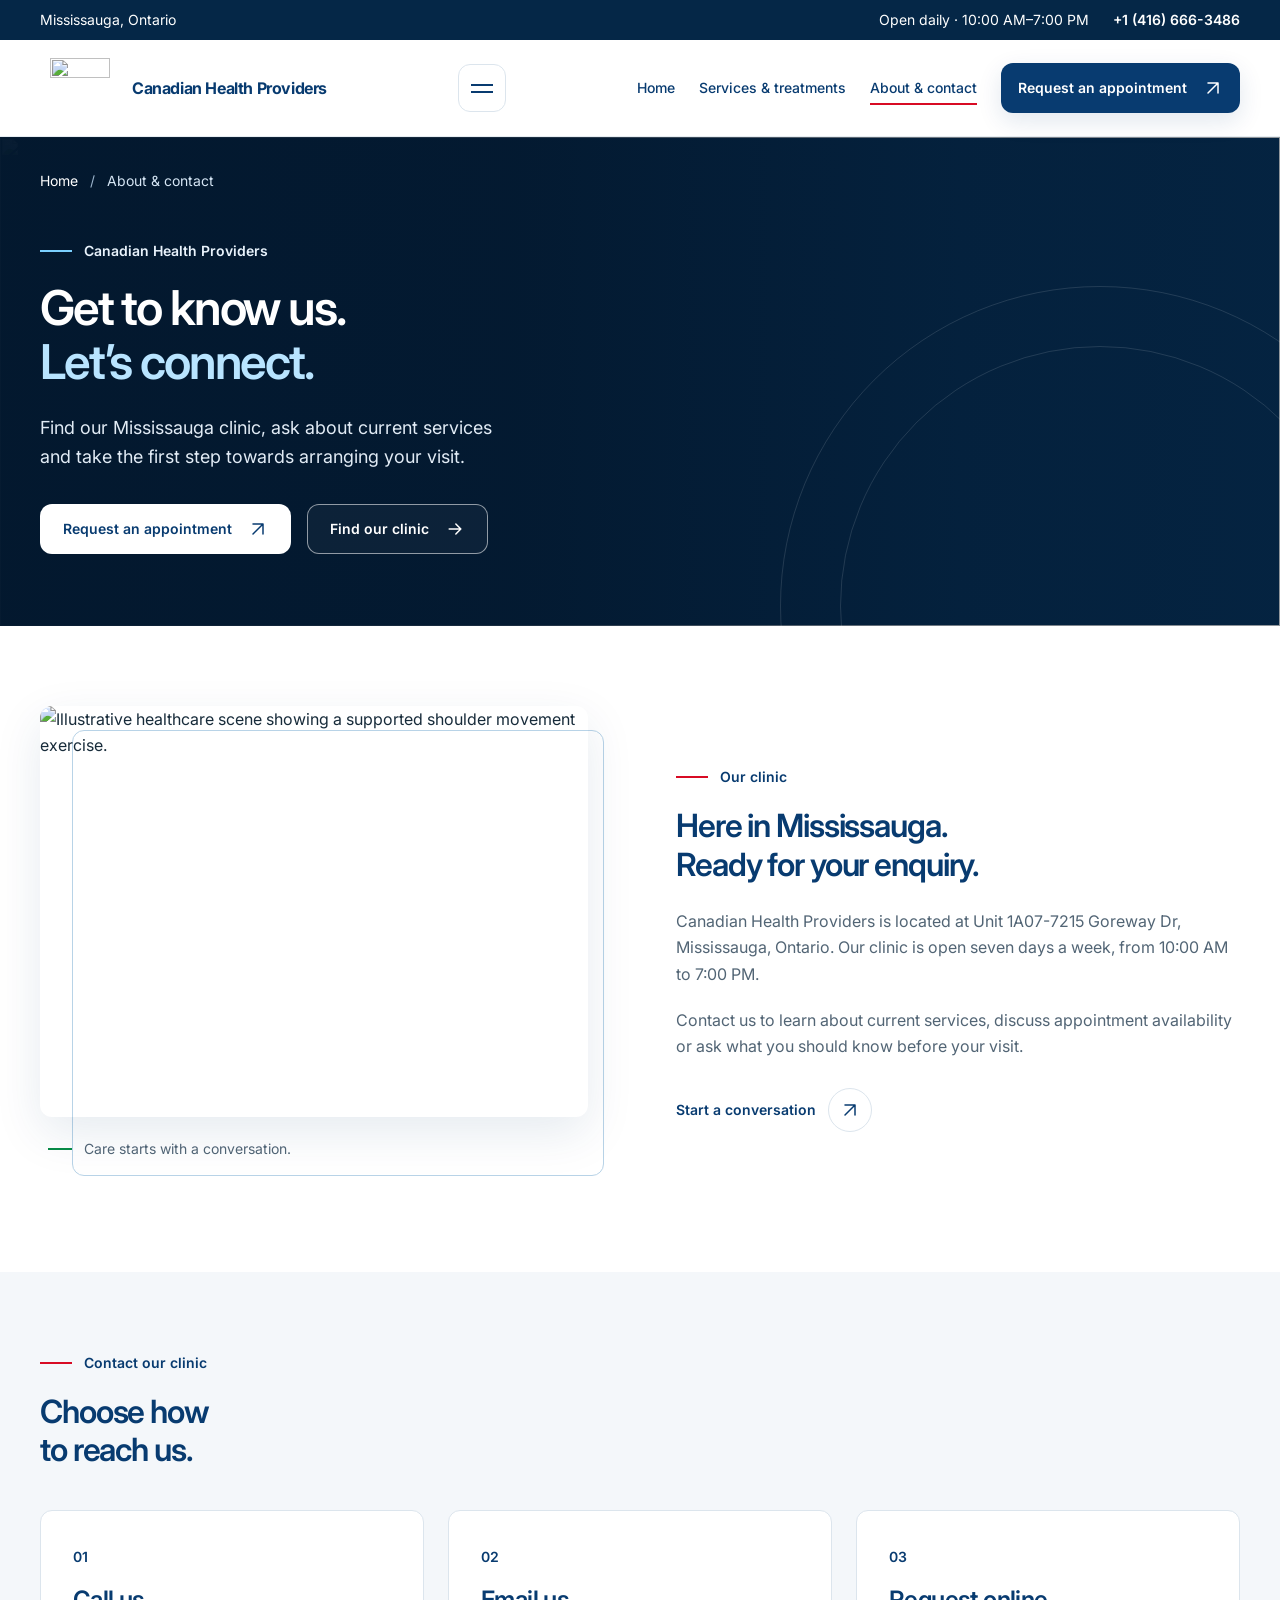
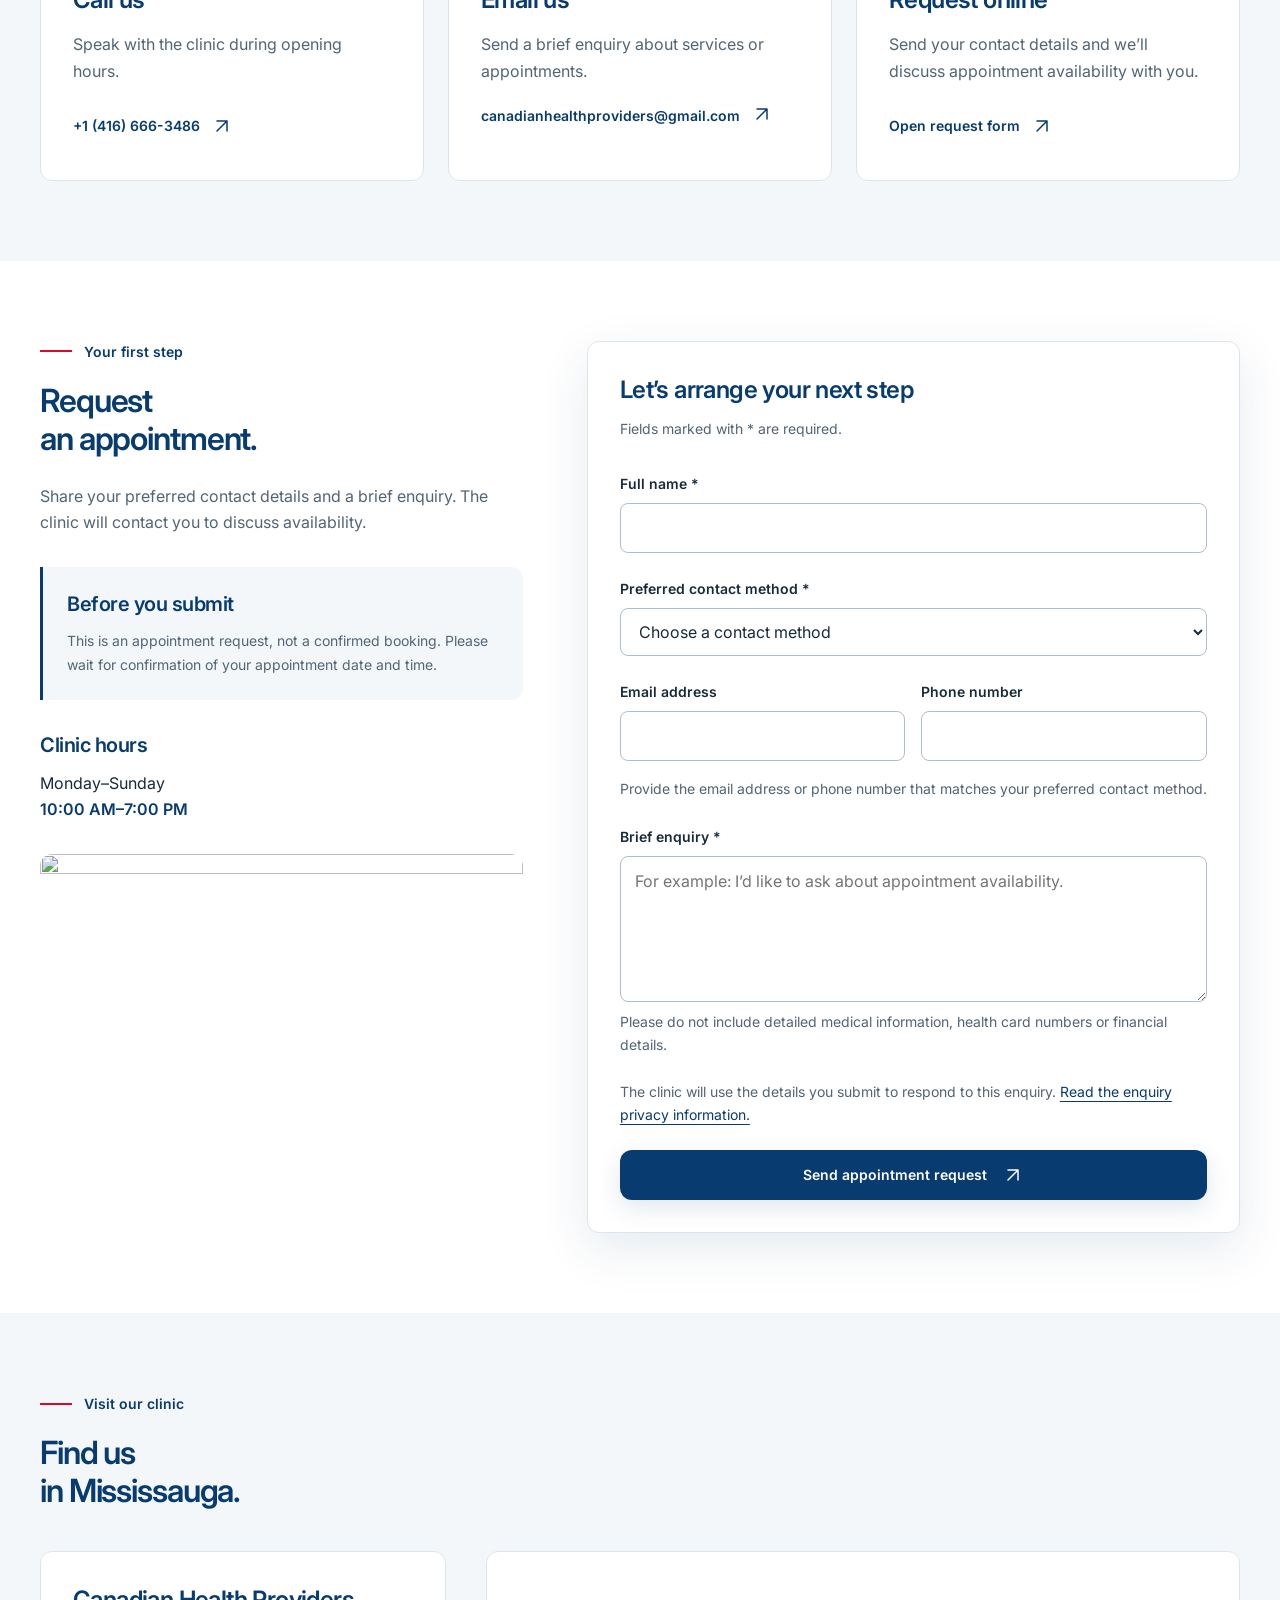
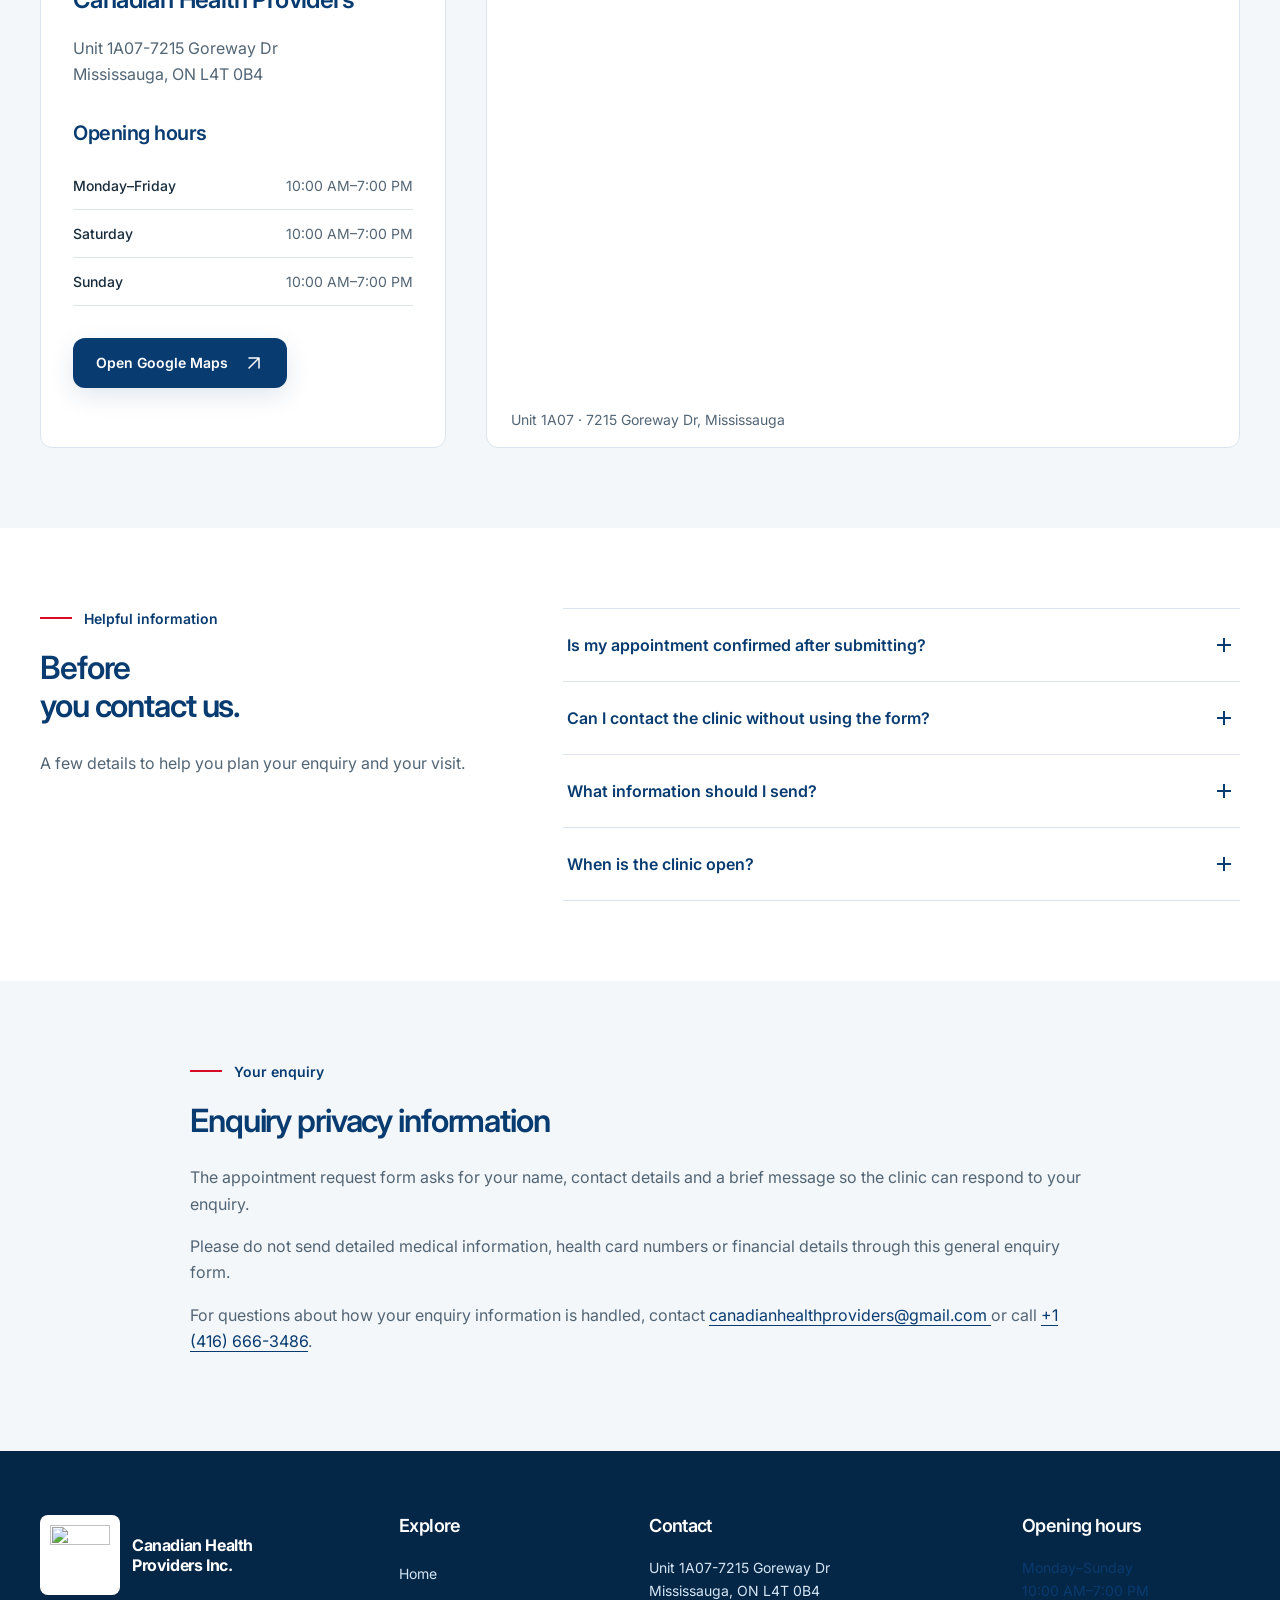
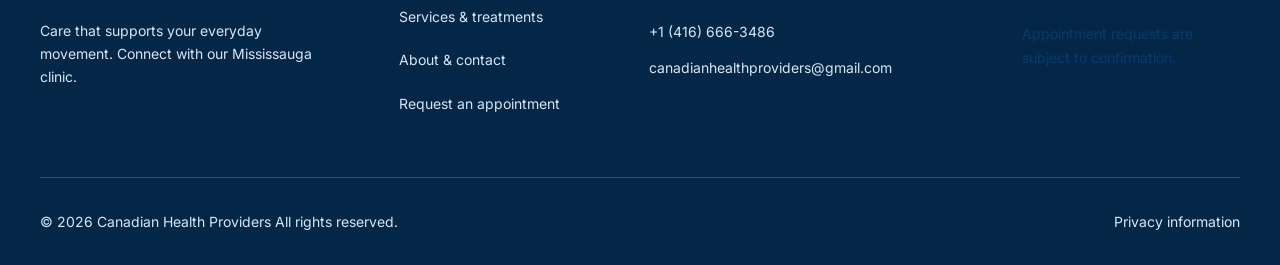
==== about-contact.html @ deeae1c4 "Initial website upload" ====
<!DOCTYPE html>
<html lang="en-CA">
<head>
  <meta charset="UTF-8">
  <meta name="viewport" content="width=device-width, initial-scale=1">
  <meta name="theme-color" content="#083B70">

  <title>About &amp; Contact | Canadian Health Providers</title>
  <meta
    name="description"
    content="Contact Canadian Health Providers at Unit 1A07-7215 Goreway Dr, Mississauga. Open daily, 10 AM–7 PM. Request an appointment."
  >

  <link rel="icon" type="image/png" href="Images/logo.png">
  <link rel="preconnect" href="https://fonts.googleapis.com">
  <link rel="preconnect" href="https://fonts.gstatic.com" crossorigin>
  <link
    href="https://fonts.googleapis.com/css2?family=Inter:wght@400;500;600;700&display=swap"
    rel="stylesheet"
  >
  <link rel="stylesheet" href="style.css">
  <script src="script.js" defer></script>
</head>

<body class="page-about-contact">
  <a class="skip-link" href="#main-content">Skip to content</a>

  <div class="custom-cursor" aria-hidden="true" hidden>
    <span class="custom-cursor__dot"></span>
    <span class="custom-cursor__ring"></span>
    <svg viewBox="0 0 24 24" fill="none">
      <path
        d="M6 18 18 6M6 6h12v12"
        stroke="currentColor"
        stroke-width="1.8"
        stroke-linecap="round"
        stroke-linejoin="round"
      />
    </svg>
  </div>

  <svg
    class="svg-definitions"
    width="0"
    height="0"
    aria-hidden="true"
    focusable="false"
  >
    <defs>
      <symbol id="icon-arrow" viewBox="0 0 24 24">
        <path
          d="M5 12h14m-6-6 6 6-6 6"
          fill="none"
          stroke="currentColor"
          stroke-width="1.8"
          stroke-linecap="round"
          stroke-linejoin="round"
        />
      </symbol>

      <symbol id="icon-arrow-up-right" viewBox="0 0 24 24">
        <path
          d="M6 18 18 6M6 6h12v12"
          fill="none"
          stroke="currentColor"
          stroke-width="1.8"
          stroke-linecap="round"
          stroke-linejoin="round"
        />
      </symbol>
    </defs>
  </svg>

  <div class="topbar">
    <div class="container topbar__inner">
      <p>Mississauga, Ontario</p>
      <div class="topbar__contact">
        <span>Open daily · 10:00 AM–7:00 PM</span>
        <a href="tel:+14166663486">+1 (416) 666-3486</a>
      </div>
    </div>
  </div>

  <header class="site-header" id="site-header">
    <div class="container header__inner">
      <a
        class="brand"
        href="index.html"
        aria-label="Canadian Health Providers — Home"
      >
        <span class="brand__logo">
          <img
            src="Images/logo.png"
            alt=""
            width="72"
            height="72"
          >
        </span>
        <span class="brand__text">
  <span class="brand__name">Canadian Health Providers</span>
</span>
      </a>

      <button
        class="menu-toggle"
        type="button"
        aria-label="Open navigation"
        aria-controls="primary-navigation"
        aria-expanded="false"
        hidden
      >
        <span></span>
        <span></span>
      </button>

      <nav
        class="primary-navigation"
        id="primary-navigation"
        aria-label="Main navigation"
      >
        <ul class="navigation-list">
          <li><a href="index.html">Home</a></li>
          <li>
            <a href="services.html">Services &amp; treatments</a>
          </li>
          <li>
            <a href="about-contact.html" aria-current="page">
              About &amp; contact
            </a>
          </li>
        </ul>

        <a
          class="button button--primary header__appointment"
          href="#appointment"
        >
          <span>Request an appointment</span>
          <svg class="icon" aria-hidden="true">
            <use href="#icon-arrow-up-right"></use>
          </svg>
        </a>
      </nav>
    </div>
  </header>

  <main id="main-content">
    <!-- ABOUT HERO -->
    <section
      class="page-hero page-hero--about"
      aria-labelledby="about-title"
    >
      <div class="page-hero__media" aria-hidden="true">
        <img
          src="Images/personalised-care.png"
          alt=""
          width="1448"
          height="1086"
          fetchpriority="high"
        >
        <div class="page-hero__overlay"></div>
      </div>

      <div class="page-hero__decoration" aria-hidden="true">
        <span></span>
        <span></span>
      </div>

      <div class="container page-hero__inner">
        <nav class="breadcrumbs" aria-label="Breadcrumb">
          <ol>
            <li><a href="index.html">Home</a></li>
            <li aria-current="page">About &amp; contact</li>
          </ol>
        </nav>

        <div class="page-hero__content">
          <p class="eyebrow eyebrow--light" data-reveal>
            <span class="eyebrow__line" aria-hidden="true"></span>
            Canadian Health Providers
          </p>

          <h1 id="about-title" data-reveal>
            Get to know us.
            <span class="hero__title-accent">
              Let’s connect.
            </span>
          </h1>

          <p class="page-hero__description" data-reveal>
            Find our Mississauga clinic, ask about current
            services and take the first step towards
            arranging your visit.
          </p>

          <div class="hero__actions" data-reveal>
            <a class="button button--light" href="#appointment">
              <span>Request an appointment</span>
              <svg class="icon" aria-hidden="true">
                <use href="#icon-arrow-up-right"></use>
              </svg>
            </a>

            <a class="button button--outline-light" href="#location">
              <span>Find our clinic</span>
              <svg class="icon" aria-hidden="true">
                <use href="#icon-arrow"></use>
              </svg>
            </a>
          </div>
        </div>
      </div>
    </section>

    <!-- CLINIC INTRODUCTION -->
    <section
      class="section about-intro"
      aria-labelledby="clinic-title"
    >
      <div class="container split-layout">
        <div class="visual-composition" data-reveal>
          <div class="visual-composition__frame" data-tilt>
            <img
              src="Images/physiotherapy-care.png"
              alt="Illustrative healthcare scene showing a supported shoulder movement exercise."
              width="1448"
              height="1086"
              loading="lazy"
              decoding="async"
            >
          </div>

          <div
            class="visual-composition__accent"
            aria-hidden="true"
          ></div>

          <div class="visual-caption">
            <span
              class="visual-caption__line"
              aria-hidden="true"
            ></span>
            <p>Care starts with a conversation.</p>
          </div>
        </div>

        <div class="section-copy">
          <p class="eyebrow" data-reveal>
            <span class="eyebrow__line" aria-hidden="true"></span>
            Our clinic
          </p>

          <h2 id="clinic-title" data-reveal>
            Here in Mississauga.
            <span class="text-accent">
              Ready for your enquiry.
            </span>
          </h2>

          <p data-reveal>
            Canadian Health Providers is located at
            Unit 1A07-7215 Goreway Dr, Mississauga, Ontario.
            Our clinic is open seven days a week,
            from 10:00 AM to 7:00 PM.
          </p>

          <p data-reveal>
            Contact us to learn about current services,
            discuss appointment availability or ask what
            you should know before your visit.
          </p>

          <a class="text-link" href="#appointment" data-reveal>
            <span>Start a conversation</span>
            <span class="text-link__arrow" aria-hidden="true">
              <svg class="icon">
                <use href="#icon-arrow-up-right"></use>
              </svg>
            </span>
          </a>
        </div>
      </div>
    </section>

    <!--
      TEAM SECTION: prepared for later owner-supplied information.
      Keep hidden until real profiles and photographs are added.
    -->
    <section
      class="section team-section section--surface"
      id="team"
      aria-labelledby="team-title"
      hidden
    >
      <div class="container">
        <div class="section-heading">
          <div>
            <p class="eyebrow">The people behind your care</p>
            <h2 id="team-title">Meet our team</h2>
          </div>
        </div>

        <div class="team-grid">
          <article class="team-card">
            <div class="team-card__photo">
              <!-- Add actual staff photograph. -->
            </div>
            <div class="team-card__content">
              <h3>Team member name</h3>
              <p class="team-card__role">Confirmed role</p>
              <p>Approved biography and qualifications.</p>
            </div>
          </article>

          <article class="team-card">
            <div class="team-card__photo">
              <!-- Add actual staff photograph. -->
            </div>
            <div class="team-card__content">
              <h3>Team member name</h3>
              <p class="team-card__role">Confirmed role</p>
              <p>Approved biography and qualifications.</p>
            </div>
          </article>

          <article class="team-card">
            <div class="team-card__photo">
              <!-- Add actual staff photograph. -->
            </div>
            <div class="team-card__content">
              <h3>Team member name</h3>
              <p class="team-card__role">Confirmed role</p>
              <p>Approved biography and qualifications.</p>
            </div>
          </article>
        </div>
      </div>
    </section>

    <!-- CONTACT OPTIONS -->
    <section
      class="section contact-options section--surface"
      aria-labelledby="contact-options-title"
    >
      <div class="container">
        <div class="section-heading">
          <div>
            <p class="eyebrow" data-reveal>
              <span class="eyebrow__line" aria-hidden="true"></span>
              Contact our clinic
            </p>
            <h2 id="contact-options-title" data-reveal>
              Choose how
              <span class="text-accent">to reach us.</span>
            </h2>
          </div>
        </div>

        <div class="benefits-grid">
          <article class="benefit-card" data-reveal data-tilt>
            <span class="topic-card__number">01</span>
            <h3>Call us</h3>
            <p>
              Speak with the clinic during opening hours.
            </p>
            <a class="text-link" href="tel:+14166663486">
              <span>+1 (416) 666-3486</span>
              <svg class="icon" aria-hidden="true">
                <use href="#icon-arrow-up-right"></use>
              </svg>
            </a>
          </article>

          <article class="benefit-card" data-reveal data-tilt>
            <span class="topic-card__number">02</span>
            <h3>Email us</h3>
            <p>
              Send a brief enquiry about services or appointments.
            </p>
            <a
              class="text-link contact-email"
              href="mailto:canadianhealthproviders@gmail.com"
            >
              <span>canadianhealthproviders@gmail.com</span>
              <svg class="icon" aria-hidden="true">
                <use href="#icon-arrow-up-right"></use>
              </svg>
            </a>
          </article>

          <article class="benefit-card" data-reveal data-tilt>
            <span class="topic-card__number">03</span>
            <h3>Request online</h3>
            <p>
              Send your contact details and we’ll discuss
              appointment availability with you.
            </p>
            <a class="text-link" href="#appointment">
              <span>Open request form</span>
              <svg class="icon" aria-hidden="true">
                <use href="#icon-arrow-up-right"></use>
              </svg>
            </a>
          </article>
        </div>
      </div>
    </section>

    <!-- APPOINTMENT REQUEST -->
    <section
      class="section appointment-section"
      id="appointment"
      aria-labelledby="appointment-title"
    >
      <div class="container appointment-layout">
        <div class="appointment-info">
          <p class="eyebrow" data-reveal>
            <span class="eyebrow__line" aria-hidden="true"></span>
            Your first step
          </p>

          <h2 id="appointment-title" data-reveal>
            Request
            <span class="text-accent">an appointment.</span>
          </h2>

          <p data-reveal>
            Share your preferred contact details and a brief
            enquiry. The clinic will contact you to discuss
            availability.
          </p>

          <div class="appointment-info__note" data-reveal>
            <h3>Before you submit</h3>
            <p>
              This is an appointment request, not a confirmed
              booking. Please wait for confirmation of your
              appointment date and time.
            </p>
          </div>

          <div class="appointment-info__hours" data-reveal>
            <h3>Clinic hours</h3>
            <p>Monday–Sunday</p>
            <strong>10:00 AM–7:00 PM</strong>
          </div>

          <div class="appointment-info__visual" aria-hidden="true">
            <img
              src="Images/contact-banner.png"
              alt=""
              width="1672"
              height="941"
              loading="lazy"
              decoding="async"
            >
          </div>
        </div>

        <div class="appointment-panel" data-reveal>
          <!--
            Netlify detects this form after deployment.
            Enable form detection and configure email notifications.
            JavaScript must show success only after a successful response.
          -->
          <form
            class="appointment-form"
            id="appointment-form"
            name="appointment-request"
            method="POST"
            action="/about-contact.html?submitted=true#appointment"
            data-netlify="true"
            netlify-honeypot="bot-field"
            aria-describedby="form-privacy-note"
          >
            <input
              type="hidden"
              name="form-name"
              value="appointment-request"
            >

            <p hidden>
              <label>
                Leave this field empty:
                <input
                  name="bot-field"
                  autocomplete="off"
                  tabindex="-1"
                >
              </label>
            </p>

            <div class="appointment-panel__heading">
              <h3>Let’s arrange your next step</h3>
              <p>Fields marked with * are required.</p>
            </div>

            <div class="form-field">
              <label for="full-name">Full name *</label>
              <input
                id="full-name"
                name="full-name"
                type="text"
                autocomplete="name"
                maxlength="120"
                required
              >
            </div>

            <div class="form-field">
              <label for="contact-method">
                Preferred contact method *
              </label>
              <select
                id="contact-method"
                name="contact-method"
                required
              >
                <option value="">Choose a contact method</option>
                <option value="email">Email</option>
                <option value="phone">Phone</option>
              </select>
            </div>

            <!--
              JavaScript requires the field matching the selected
              contact method. Optional alternate contact stays available.
            -->
            <div class="form-row">
              <div class="form-field">
                <label for="email-address">Email address</label>
                <input
                  id="email-address"
                  name="email"
                  type="email"
                  autocomplete="email"
                  maxlength="254"
                  aria-describedby="contact-details-help"
                >
              </div>

              <div class="form-field">
                <label for="phone-number">Phone number</label>
                <input
                  id="phone-number"
                  name="phone"
                  type="tel"
                  autocomplete="tel"
                  maxlength="40"
                  aria-describedby="contact-details-help"
                >
              </div>
            </div>

            <p class="form-help" id="contact-details-help">
              Provide the email address or phone number that
              matches your preferred contact method.
            </p>

            <div class="form-field">
              <label for="appointment-message">
                Brief enquiry *
              </label>
              <textarea
                id="appointment-message"
                name="message"
                rows="5"
                maxlength="1500"
                required
                aria-describedby="message-help"
                placeholder="For example: I’d like to ask about appointment availability."
              ></textarea>
              <p class="form-help" id="message-help">
                Please do not include detailed medical information,
                health card numbers or financial details.
              </p>
            </div>

            <p class="form-privacy-note" id="form-privacy-note">
              The clinic will use the details you submit to
              respond to this enquiry.
              <a href="#privacy">Read the enquiry privacy information.</a>
            </p>

            <button
              class="button button--primary form-submit"
              type="submit"
            >
              <span>Send appointment request</span>
              <svg class="icon" aria-hidden="true">
                <use href="#icon-arrow-up-right"></use>
              </svg>
            </button>

            <p
              class="form-status"
              id="form-status"
              role="status"
              aria-live="polite"
              aria-atomic="true"
            ></p>
          </form>

          <noscript>
            <p class="form-help">
              Please provide contact details matching your chosen
              method. You can also call
              <a href="tel:+14166663486">+1 (416) 666-3486</a>
              or email the clinic directly.
            </p>
          </noscript>
        </div>
      </div>
    </section>

    <!-- LOCATION -->
    <section
      class="section location-section section--surface"
      id="location"
      aria-labelledby="location-title"
    >
      <div class="container">
        <div class="section-heading">
          <div>
            <p class="eyebrow" data-reveal>
              <span class="eyebrow__line" aria-hidden="true"></span>
              Visit our clinic
            </p>
            <h2 id="location-title" data-reveal>
              Find us
              <span class="text-accent">in Mississauga.</span>
            </h2>
          </div>
        </div>

        <div class="location-layout">
          <div class="location-details" data-reveal>
            <h3>Canadian Health Providers</h3>

            <address>
              Unit 1A07-7215 Goreway Dr<br>
              Mississauga, ON L4T 0B4
            </address>

            <div class="location-details__hours">
              <h3>Opening hours</h3>
              <dl class="hours-list">
                <div>
                  <dt>Monday–Friday</dt>
                  <dd>10:00 AM–7:00 PM</dd>
                </div>
                <div>
                  <dt>Saturday</dt>
                  <dd>10:00 AM–7:00 PM</dd>
                </div>
                <div>
                  <dt>Sunday</dt>
                  <dd>10:00 AM–7:00 PM</dd>
                </div>
              </dl>
            </div>

            <a
              class="button button--primary"
              href="https://www.google.com/maps/search/?api=1&amp;query=Unit%201A07-7215%20Goreway%20Dr%2C%20Mississauga%2C%20ON%20L4T%200B4"
              target="_blank"
              rel="noopener noreferrer"
            >
              <span>Open Google Maps</span>
              <svg class="icon" aria-hidden="true">
                <use href="#icon-arrow-up-right"></use>
              </svg>
            </a>
          </div>

          <div class="location-map" data-reveal>
            <iframe
              title="Map search for Canadian Health Providers, Unit 1A07-7215 Goreway Dr, Mississauga."
              src="https://maps.google.com/maps?q=Unit%201A07-7215%20Goreway%20Dr%2C%20Mississauga%2C%20ON%20L4T%200B4&amp;output=embed"
              width="600"
              height="450"
              loading="lazy"
              referrerpolicy="strict-origin-when-cross-origin"
              allowfullscreen
            ></iframe>

            <p class="map-caption">
              Unit 1A07 · 7215 Goreway Dr, Mississauga
            </p>
          </div>
        </div>
      </div>
    </section>

    <!-- CONTACT FAQ -->
    <section
      class="section faq-section"
      aria-labelledby="contact-faq-title"
    >
      <div class="container faq-layout">
        <div class="section-copy">
          <p class="eyebrow" data-reveal>
            <span class="eyebrow__line" aria-hidden="true"></span>
            Helpful information
          </p>
          <h2 id="contact-faq-title" data-reveal>
            Before
            <span class="text-accent">you contact us.</span>
          </h2>
          <p data-reveal>
            A few details to help you plan your enquiry
            and your visit.
          </p>
        </div>

        <div class="faq-list" data-reveal>
          <details class="faq-item">
            <summary>
              <span>Is my appointment confirmed after submitting?</span>
              <span
                class="faq-item__indicator"
                aria-hidden="true"
              ></span>
            </summary>
            <div class="faq-item__answer">
              <p>
                No. The clinic must confirm availability and
                your appointment date and time.
              </p>
            </div>
          </details>

          <details class="faq-item">
            <summary>
              <span>Can I contact the clinic without using the form?</span>
              <span
                class="faq-item__indicator"
                aria-hidden="true"
              ></span>
            </summary>
            <div class="faq-item__answer">
              <p>
                Yes. Call
                <a href="tel:+14166663486">+1 (416) 666-3486</a>
                or email
                <a href="mailto:canadianhealthproviders@gmail.com">
                  canadianhealthproviders@gmail.com
                </a>.
              </p>
            </div>
          </details>

          <details class="faq-item">
            <summary>
              <span>What information should I send?</span>
              <span
                class="faq-item__indicator"
                aria-hidden="true"
              ></span>
            </summary>
            <div class="faq-item__answer">
              <p>
                Your name, preferred contact details and a brief
                enquiry are enough to start. Avoid sending
                detailed medical or identification information
                through this form.
              </p>
            </div>
          </details>

          <details class="faq-item">
            <summary>
              <span>When is the clinic open?</span>
              <span
                class="faq-item__indicator"
                aria-hidden="true"
              ></span>
            </summary>
            <div class="faq-item__answer">
              <p>
                Monday through Sunday, from 10:00 AM to 7:00 PM.
              </p>
            </div>
          </details>
        </div>
      </div>
    </section>

    <!-- SHORT ENQUIRY NOTICE; OWNER POLICY CAN BE ADDED LATER -->
    <section
      class="section privacy-section section--surface"
      id="privacy"
      aria-labelledby="privacy-title"
    >
      <div class="container privacy-content">
        <p class="eyebrow">
          <span class="eyebrow__line" aria-hidden="true"></span>
          Your enquiry
        </p>

        <h2 id="privacy-title">Enquiry privacy information</h2>

        <p>
          The appointment request form asks for your name,
          contact details and a brief message so the clinic
          can respond to your enquiry.
        </p>

        <p>
          Please do not send detailed medical information,
          health card numbers or financial details through
          this general enquiry form.
        </p>

        <p>
          For questions about how your enquiry information is
          handled, contact
          <a href="mailto:canadianhealthproviders@gmail.com">
            canadianhealthproviders@gmail.com
          </a>
          or call
          <a href="tel:+14166663486">+1 (416) 666-3486</a>.
        </p>
      </div>
    </section>
  </main>

  <footer class="site-footer">
    <div class="container footer__main">
      <div class="footer__brand-column">
        <a
          class="brand brand--footer"
          href="index.html"
          aria-label="Canadian Health Providers — Home"
        >
          <span class="brand__logo">
            <img
              src="Images/logo.png"
              alt=""
              width="72"
              height="72"
              loading="lazy"
            >
          </span>
          <span class="brand__text">
            <span class="brand__name">Canadian Health</span>
            <span class="brand__name">Providers Inc.</span>
          </span>
        </a>

        <p>
          Care that supports your everyday movement.
          Connect with our Mississauga clinic.
        </p>
      </div>

      <div class="footer__column">
        <h2>Explore</h2>
        <nav aria-label="Footer navigation">
          <ul>
            <li><a href="index.html">Home</a></li>
            <li>
              <a href="services.html">Services &amp; treatments</a>
            </li>
            <li>
              <a href="about-contact.html">About &amp; contact</a>
            </li>
            <li>
              <a href="#appointment">Request an appointment</a>
            </li>
          </ul>
        </nav>
      </div>

      <div class="footer__column">
        <h2>Contact</h2>
        <address>
          <p>
            Unit 1A07-7215 Goreway Dr<br>
            Mississauga, ON L4T 0B4
          </p>
          <a href="tel:+14166663486">+1 (416) 666-3486</a>
          <a href="mailto:canadianhealthproviders@gmail.com">
            canadianhealthproviders@gmail.com
        </address>
      </div>

      <div class="footer__column">
        <h2>Opening hours</h2>
        <p>Monday–Sunday</p>
        <p>10:00 AM–7:00 PM</p>
        <p class="footer__note">
          Appointment requests are subject to confirmation.
        </p>
      </div>
    </div>

    <div class="container footer__bottom">
      <p>
        &copy; <span data-current-year>2026</span>
        Canadian Health Providers All rights reserved.
      </p>
      <a href="#privacy">Privacy information</a>
    </div>
  </footer>

  <a class="mobile-appointment" href="#appointment">
    <span>Request an appointment</span>
    <svg class="icon" aria-hidden="true">
      <use href="#icon-arrow-up-right"></use>
    </svg>
  </a>

  <a
    class="back-to-top"
    href="#site-header"
    aria-label="Back to top"
    hidden
  >
    <svg viewBox="0 0 24 24" fill="none" aria-hidden="true">
      <path
        d="M12 19V5m-6 6 6-6 6 6"
        stroke="currentColor"
        stroke-width="1.8"
        stroke-linecap="round"
        stroke-linejoin="round"
      />
    </svg>
  </a>
</body>
</html>
---- style.css ----
/* =========================================
   Canadian Health ProvidersS — SHARED STYLES
   ========================================= */

:root {
  --navy: #083b70;
  --navy-deep: #052747;
  --red: #d80b24;
  --green: #078b46;
  --blue: #009dea;
  --ink: #172b3a;
  --surface: #f4f7fa;
  --white: #ffffff;
  --muted: #526575;
  --border: #dce5ed;
  --radius: 12px;
  --shadow: 0 16px 48px rgb(8 59 112 / 10%);
  --ease: cubic-bezier(.22, 1, .36, 1);
  --header-height: 96px;
}

*,
*::before,
*::after {
  box-sizing: border-box;
}

[hidden] {
  display: none !important;
}

html {
  scroll-behavior: smooth;
  scroll-padding-top: calc(var(--header-height) + 24px);
}

body {
  margin: 0;
  color: var(--ink);
  background: var(--white);
  font-family: "Inter", Arial, sans-serif;
  font-size: 16px;
  line-height: 1.65;
  -webkit-font-smoothing: antialiased;
}

body.menu-open {
  overflow: hidden;
}

::selection {
  color: var(--white);
  background: var(--navy);
}

h1,
h2,
h3,
p,
ul,
ol,
figure {
  margin: 0;
}

h1,
h2,
h3 {
  color: var(--navy);
  font-weight: 600;
  text-wrap: balance;
}

h1 {
  font-size: clamp(36px, 4vw, 48px);
  line-height: 1.12;
  letter-spacing: -.045em;
}

h2 {
  font-size: clamp(28px, 3vw, 32px);
  line-height: 1.2;
  letter-spacing: -.035em;
}

h3 {
  font-size: clamp(20px, 2vw, 24px);
  line-height: 1.3;
  letter-spacing: -.025em;
}

p {
  overflow-wrap: break-word;
}

a {
  color: var(--navy);
  text-decoration: none;
  text-underline-offset: 4px;
}

button,
input,
select,
textarea {
  font: inherit;
}

button,
select {
  cursor: pointer;
}

button {
  color: inherit;
}

button,
input,
select,
textarea {
  -webkit-tap-highlight-color: transparent;
}

img,
video {
  display: block;
  max-width: 100%;
}

img {
  height: auto;
}

svg {
  display: block;
}

address {
  font-style: normal;
}

button,
a,
input,
select,
textarea,
summary {
  touch-action: manipulation;
}

:focus-visible {
  outline: 3px solid var(--navy);
  outline-offset: 5px;
}

.section--navy :focus-visible,
.hero :focus-visible,
.page-hero :focus-visible,
.site-footer :focus-visible {
  outline-color: var(--white);
}

.container {
  width: min(1200px, calc(100% - 48px));
  margin-inline: auto;
}

.section {
  padding-block: 80px;
  position: relative;
}

.section--surface {
  background: var(--surface);
}

.section--navy {
  color: var(--white);
  background: var(--navy-deep);
  overflow: hidden;
}

.section--navy h2,
.section--navy h3 {
  color: var(--white);
}

.icon {
  width: 24px;
  height: 24px;
  flex-shrink: 0;
}

.svg-definitions {
  position: absolute;
  overflow: hidden;
  pointer-events: none;
}

.skip-link {
  position: fixed;
  top: 12px;
  left: 24px;
  z-index: 1000;
  padding: 12px 20px;
  border-radius: 8px;
  background: var(--white);
  color: var(--navy);
  transform: translateY(-160%);
}

.skip-link:focus {
  transform: translateY(0);
}

/* Buttons and links */

.button {
  min-height: 48px;
  display: inline-flex;
  align-items: center;
  justify-content: center;
  gap: 16px;
  padding: 14px 22px;
  border: 1px solid transparent;
  border-radius: var(--radius);
  font-size: 14px;
  font-weight: 600;
  line-height: 1.4;
  text-align: center;
  transition:
    transform .35s var(--ease),
    background .25s ease,
    box-shadow .35s ease;
}

.button .icon {
  width: 20px;
  height: 20px;
  transition: transform .35s var(--ease);
}

.button--primary {
  background: var(--navy);
  color: var(--white);
  box-shadow: 0 8px 24px rgb(8 59 112 / 12%);
}

.button--light {
  background: var(--white);
  color: var(--navy);
}

.button--outline-light {
  color: var(--white);
  border-color: rgb(255 255 255 / 55%);
  background: rgb(255 255 255 / 4%);
}

.text-link {
  display: inline-flex;
  align-items: center;
  gap: 12px;
  min-height: 44px;
  font-weight: 600;
  font-size: 14px;
}

.text-link .icon {
  width: 20px;
  height: 20px;
  transition: transform .35s var(--ease);
}

.text-link__arrow {
  display: grid;
  place-items: center;
  width: 44px;
  height: 44px;
  border: 1px solid var(--border);
  border-radius: 50%;
}

.eyebrow {
  display: flex;
  align-items: center;
  gap: 12px;
  margin-bottom: 20px;
  color: var(--navy);
  font-size: 14px;
  font-weight: 600;
  line-height: 1.5;
}

.eyebrow__line {
  width: 32px;
  height: 2px;
  flex-shrink: 0;
  background: var(--red);
}

.eyebrow--light {
  color: #e9f3fc;
}

.eyebrow--light .eyebrow__line {
  background: #7bd0ff;
}

.text-accent {
  display: block;
  color: var(--navy);
}

.text-accent-light,
.hero__title-accent {
  display: block;
  color: #b8e4ff;
}

/* Header */

.topbar {
  background: var(--navy-deep);
  color: var(--white);
  font-size: 14px;
}

.topbar__inner,
.topbar__contact {
  display: flex;
  align-items: center;
  gap: 24px;
}

.topbar__inner {
  justify-content: space-between;
  min-height: 40px;
}

.topbar a {
  color: var(--white);
  font-weight: 600;
}

.site-header {
  position: sticky;
  top: 0;
  z-index: 100;
  background: rgb(255 255 255 / 96%);
  border-bottom: 1px solid rgb(220 229 237 / 70%);
  transition: box-shadow .3s ease;
}

.site-header.is-scrolled {
  box-shadow: 0 8px 32px rgb(8 59 112 / 8%);
}

.header__inner {
  display: flex;
  align-items: center;
  justify-content: space-between;
  gap: 24px;
  min-height: var(--header-height);
}

.brand {
  display: inline-flex;
  align-items: center;
  gap: 12px;
  flex-shrink: 0;
}

.brand__logo {
  display: grid;
  place-items: center;
  padding: 10px;
  background: var(--white);
}

/* Preserve the original logo aspect ratio and artwork. */
.brand__logo img {
  width: 60px;
  height: auto;
  max-height: 72px;
  object-fit: contain;
}

.brand__text {
  display: flex;
  flex-direction: column;
  color: var(--navy);
}

.brand__name {
  font-size: 16px;
  font-weight: 700;
  line-height: 1.25;
  letter-spacing: -.025em;
}

.primary-navigation {
  display: flex;
  align-items: center;
  gap: 24px;
}

.navigation-list {
  display: flex;
  align-items: center;
  gap: 24px;
  padding: 0;
  list-style: none;
}

.navigation-list a {
  position: relative;
  display: flex;
  align-items: center;
  min-height: 44px;
  font-size: 14px;
  font-weight: 500;
  white-space: nowrap;
}

.navigation-list a::after {
  content: "";
  position: absolute;
  left: 0;
  right: 0;
  bottom: 5px;
  height: 2px;
  background: var(--red);
  transform: scaleX(0);
  transform-origin: left;
  transition: transform .3s var(--ease);
}

.navigation-list a[aria-current="page"]::after {
  transform: scaleX(1);
}

.header__appointment {
  padding-inline: 16px;
}

.menu-toggle {
  width: 48px;
  height: 48px;
  padding: 12px;
  border: 1px solid var(--border);
  border-radius: 12px;
  background: var(--white);
  flex-shrink: 0;
}

.menu-toggle span {
  display: block;
  width: 22px;
  height: 2px;
  margin-block: 5px;
  background: var(--navy);
  transition: transform .3s ease;
}

.menu-toggle[aria-expanded="true"] span:first-child {
  transform: translateY(3.5px) rotate(45deg);
}

.menu-toggle[aria-expanded="true"] span:last-child {
  transform: translateY(-3.5px) rotate(-45deg);
}

/* Cinematic home hero */

.hero {
  position: relative;
  min-height: 640px;
  min-height: min(780px, 86svh);
  display: flex;
  align-items: center;
  isolation: isolate;
  overflow: hidden;
  color: var(--white);
  background: var(--navy-deep);
}

.hero__media,
.hero__poster,
.hero__video,
.hero__overlay,
.page-hero__media,
.page-hero__media img,
.page-hero__overlay,
.contact-banner__media,
.contact-banner__media img,
.contact-banner__overlay {
  position: absolute;
  inset: 0;
  width: 100%;
  height: 100%;
}

.hero__media {
  z-index: -2;
}

.hero__poster,
.hero__video {
  object-fit: cover;
  object-position: 65% center;
}

.hero__video {
  opacity: 0;
  transition: opacity 1s ease;
}

.hero__video.is-playing {
  opacity: 1;
}

.hero__overlay {
  background:
    linear-gradient(
      90deg,
      rgb(3 24 46 / 93%) 0%,
      rgb(3 24 46 / 80%) 32%,
      rgb(3 24 46 / 22%) 65%,
      rgb(3 24 46 / 8%) 100%
    ),
    linear-gradient(0deg, rgb(3 24 46 / 48%), transparent 35%);
}

.hero__glow {
  position: absolute;
  width: 420px;
  height: 420px;
  border-radius: 50%;
  pointer-events: none;
  filter: blur(90px);
  opacity: .12;
}

.hero__glow--blue {
  left: -180px;
  top: 15%;
  background: var(--blue);
}

.hero__inner {
  padding-block: 88px 120px;
}

.hero__content {
  max-width: 520px;
}

.hero h1 {
  color: var(--white);
  margin-bottom: 24px;
}

.hero__description,
.page-hero__description {
  max-width: 470px;
  color: #e1ebf5;
  font-size: 18px;
  line-height: 1.65;
}

.hero__actions {
  display: flex;
  flex-wrap: wrap;
  gap: 16px;
  margin-top: 32px;
}

.hero__details {
  display: flex;
  align-items: center;
  flex-wrap: wrap;
  gap: 16px;
  margin-top: 32px;
  color: #e1ebf5;
  font-size: 14px;
}

.hero__details-divider {
  width: 4px;
  height: 4px;
  border-radius: 50%;
  background: #8bd5ff;
}

.hero__bottom {
  position: absolute;
  bottom: 32px;
  left: 0;
  right: 0;
  display: flex;
  justify-content: space-between;
  align-items: center;
  gap: 16px;
}

.scroll-cue {
  display: inline-flex;
  align-items: center;
  gap: 12px;
  color: var(--white);
  font-size: 14px;
}

.scroll-cue__circle {
  display: grid;
  place-items: center;
  width: 44px;
  height: 44px;
  border: 1px solid rgb(255 255 255 / 40%);
  border-radius: 50%;
}

.scroll-cue__circle svg {
  width: 20px;
  height: 20px;
}

.video-control {
  display: inline-flex;
  align-items: center;
  gap: 10px;
  min-height: 44px;
  padding: 10px 16px;
  border: 1px solid rgb(255 255 255 / 40%);
  border-radius: 30px;
  color: var(--white);
  background: rgb(3 24 46 / 65%);
  font-size: 14px;
}

/* Clinic strip */

.clinic-strip {
  border-bottom: 1px solid var(--border);
  background: var(--white);
}

.clinic-strip__grid {
  display: grid;
  grid-template-columns: repeat(3, minmax(0, 1fr));
}

.clinic-strip__item {
  display: flex;
  align-items: center;
  gap: 20px;
  padding: 28px 24px;
}

.clinic-strip__item:first-child {
  padding-left: 0;
}

.clinic-strip__item + .clinic-strip__item {
  border-left: 1px solid var(--border);
}

.clinic-strip__number {
  color: var(--navy);
  font-size: 14px;
  font-weight: 600;
}

.clinic-strip h2 {
  font-size: 18px;
  margin-bottom: 4px;
}

.clinic-strip p,
.clinic-strip a {
  font-size: 14px;
  color: var(--muted);
}

/* Shared sections */

.split-layout {
  display: grid;
  grid-template-columns: minmax(0, 1fr) minmax(0, 1fr);
  gap: 72px;
  align-items: center;
}

.section-copy {
  min-width: 0;
}

.section-copy h2 {
  margin-bottom: 24px;
}

.section-copy > p:not(.eyebrow) {
  margin-bottom: 20px;
  color: var(--muted);
}

.section-copy > .text-link {
  margin-top: 8px;
}

.section-heading {
  display: flex;
  justify-content: space-between;
  align-items: flex-end;
  gap: 40px;
  margin-bottom: 40px;
}

.section-heading > div {
  max-width: 620px;
}

.section-heading__description {
  max-width: 370px;
  color: var(--muted);
}

.section--navy .section-heading__description {
  color: #d6e6f5;
}

.visual-composition {
  position: relative;
  padding: 0 16px 32px 0;
  min-width: 0;
}

.visual-composition__frame {
  position: relative;
  overflow: hidden;
  border-radius: var(--radius);
  box-shadow: var(--shadow);
  z-index: 1;
}

.visual-composition__frame img {
  width: 100%;
  aspect-ratio: 4 / 3;
  object-fit: cover;
}

.visual-composition__accent {
  position: absolute;
  right: 0;
  top: 24px;
  bottom: 16px;
  left: 32px;
  border: 1px solid #b8d3e7;
  border-radius: var(--radius);
}

.visual-caption {
  position: relative;
  display: flex;
  align-items: center;
  gap: 12px;
  padding: 20px 8px 0;
  color: var(--muted);
  font-size: 14px;
}

.visual-caption__line {
  width: 24px;
  height: 2px;
  background: var(--green);
}

/* Care cards */

.care-grid {
  display: grid;
  grid-template-columns: minmax(0, 1.05fr) minmax(0, 1fr);
  gap: 32px;
}

.care-feature {
  position: relative;
  min-height: 600px;
  overflow: hidden;
  border-radius: var(--radius);
  background: var(--navy-deep);
  isolation: isolate;
  box-shadow: var(--shadow);
}

.care-feature > img,
.care-feature__overlay {
  position: absolute;
  inset: 0;
  width: 100%;
  height: 100%;
}

.care-feature > img {
  object-fit: cover;
  object-position: center;
  z-index: -2;
  transition: transform .8s var(--ease);
}

.care-feature__overlay {
  z-index: -1;
  background: linear-gradient(
    0deg,
    rgb(3 24 46 / 96%) 0%,
    rgb(3 24 46 / 65%) 35%,
    transparent 80%
  );
}

.care-feature__content {
  position: absolute;
  left: 32px;
  right: 32px;
  bottom: 32px;
  color: var(--white);
}

.care-feature h3 {
  color: var(--white);
  font-size: 28px;
  margin-bottom: 16px;
}

.care-feature__content > p:not(.eyebrow) {
  color: #e1ebf5;
  margin-bottom: 24px;
}

.care-topics {
  display: grid;
  gap: 16px;
}

.topic-card {
  position: relative;
  padding: 24px 28px;
  border: 1px solid var(--border);
  border-radius: var(--radius);
  background: var(--white);
}

.topic-card__number {
  display: inline-block;
  margin-bottom: 16px;
  color: var(--navy);
  font-size: 14px;
  font-weight: 600;
}

.topic-card h3 {
  margin-bottom: 12px;
}

.topic-card > p {
  color: var(--muted);
  margin-bottom: 12px;
}

/* Benefits */

.benefits-grid,
.service-grid,
.team-grid {
  display: grid;
  grid-template-columns: repeat(3, minmax(0, 1fr));
  gap: 24px;
}

.benefit-card {
  min-width: 0;
  padding: 32px;
  border: 1px solid var(--border);
  border-radius: var(--radius);
  background: var(--white);
  transition:
    box-shadow .4s ease,
    border-color .4s ease;
}

.benefit-card__icon {
  display: grid;
  place-items: center;
  width: 56px;
  height: 56px;
  margin-bottom: 24px;
  border-radius: 12px;
  color: var(--navy);
  background: var(--surface);
}

.benefit-card__icon svg {
  width: 32px;
  height: 32px;
}

.benefit-card h3 {
  margin-bottom: 16px;
}

.benefit-card > p {
  color: var(--muted);
}

.benefit-card .text-link {
  margin-top: 20px;
}

.contact-email {
  overflow-wrap: anywhere;
  align-items: flex-start;
}

.contact-email > span {
  min-width: 0;
}

/* Process */

.process__decoration {
  position: absolute;
  inset: 0;
  pointer-events: none;
  overflow: hidden;
}

.process__decoration span {
  position: absolute;
  width: 600px;
  height: 600px;
  right: -300px;
  top: -240px;
  border: 1px solid rgb(255 255 255 / 10%);
  border-radius: 50%;
}

.process__decoration span:last-child {
  width: 760px;
  height: 760px;
  right: -380px;
  top: -320px;
}

.process .container {
  position: relative;
}

.process-grid {
  display: grid;
  grid-template-columns: repeat(3, minmax(0, 1fr));
  gap: 24px;
  list-style: none;
  padding: 0;
}

.process-card {
  padding: 32px;
  border: 1px solid rgb(255 255 255 / 20%);
  border-radius: var(--radius);
  background: rgb(255 255 255 / 4%);
}

.process-card__number {
  display: block;
  margin-bottom: 32px;
  color: #b8e4ff;
  font-size: 32px;
  font-weight: 500;
  letter-spacing: -.04em;
}

.process-card h3 {
  margin-bottom: 16px;
}

.process-card p {
  color: #d6e6f5;
}

.section-action {
  margin-top: 40px;
}

/* FAQ */

.faq-layout {
  display: grid;
  grid-template-columns: minmax(0, .8fr) minmax(0, 1.2fr);
  align-items: start;
  gap: 72px;
}

.faq-item {
  border-bottom: 1px solid var(--border);
}

.faq-item:first-child {
  border-top: 1px solid var(--border);
}

.faq-item summary {
  display: flex;
  align-items: center;
  justify-content: space-between;
  gap: 20px;
  min-height: 72px;
  padding: 20px 4px;
  color: var(--navy);
  font-weight: 600;
  cursor: pointer;
  list-style: none;
}

.faq-item summary::-webkit-details-marker {
  display: none;
}

.faq-item__indicator {
  width: 24px;
  height: 24px;
  position: relative;
  flex-shrink: 0;
}

.faq-item__indicator::before,
.faq-item__indicator::after {
  content: "";
  position: absolute;
  top: 11px;
  left: 5px;
  width: 14px;
  height: 2px;
  background: var(--navy);
  transition: transform .25s ease;
}

.faq-item__indicator::after {
  transform: rotate(90deg);
}

.faq-item[open] .faq-item__indicator::after {
  transform: rotate(0);
}

.faq-item__answer {
  padding: 0 36px 24px 4px;
  color: var(--muted);
}

.faq-item__answer a {
  text-decoration: underline;
  overflow-wrap: anywhere;
}

/* Contact banner */

.contact-banner {
  position: relative;
  isolation: isolate;
  overflow: hidden;
  background: var(--surface);
}

.contact-banner__media {
  z-index: -1;
}

.contact-banner__media img {
  object-fit: cover;
  object-position: center right;
}

.contact-banner__overlay {
  background: linear-gradient(
    90deg,
    rgb(244 247 250 / 98%) 0%,
    rgb(244 247 250 / 94%) 35%,
    rgb(244 247 250 / 30%) 68%,
    transparent 100%
  );
}

.contact-banner__inner {
  padding-block: 80px;
  min-height: 400px;
  display: flex;
  align-items: center;
}

.contact-banner__content {
  max-width: 510px;
}

.contact-banner h2 {
  margin-bottom: 24px;
}

.contact-banner__content > p:not(.eyebrow) {
  color: var(--muted);
  max-width: 420px;
}

.contact-banner__actions {
  display: flex;
  align-items: center;
  flex-wrap: wrap;
  gap: 24px;
  margin-top: 32px;
}

/* Inner-page heroes */

.page-hero {
  position: relative;
  isolation: isolate;
  overflow: hidden;
  color: var(--white);
  background: var(--navy-deep);
}

.page-hero__media {
  z-index: -2;
}

.page-hero__media img {
  object-fit: cover;
  object-position: 75% 40%;
}

.page-hero__overlay {
  background: linear-gradient(
    90deg,
    rgb(3 24 46 / 98%) 0%,
    rgb(3 24 46 / 88%) 40%,
    rgb(3 24 46 / 40%) 75%,
    rgb(3 24 46 / 25%) 100%
  );
}

.page-hero__inner {
  position: relative;
  padding-block: 32px 72px;
}

.breadcrumbs {
  margin-bottom: 48px;
}

.breadcrumbs ol {
  display: flex;
  flex-wrap: wrap;
  gap: 12px;
  padding: 0;
  list-style: none;
  font-size: 14px;
  color: #d6e6f5;
}

.breadcrumbs li + li::before {
  content: "/";
  margin-right: 12px;
  color: #9cb5cd;
}

.breadcrumbs a {
  color: var(--white);
}

.page-hero__content {
  position: relative;
  max-width: 550px;
}

.page-hero h1 {
  color: var(--white);
  margin-bottom: 24px;
}

.page-hero__decoration {
  position: absolute;
  inset: 0;
  pointer-events: none;
  z-index: -1;
}

.page-hero__decoration span {
  position: absolute;
  bottom: -240px;
  right: -80px;
  width: 520px;
  height: 520px;
  border: 1px solid rgb(255 255 255 / 12%);
  border-radius: 50%;
}

.page-hero__decoration span:last-child {
  width: 640px;
  height: 640px;
  bottom: -300px;
  right: -140px;
}

/* Future service and team cards */

.service-card,
.team-card {
  overflow: hidden;
  border: 1px solid var(--border);
  border-radius: var(--radius);
  background: var(--white);
}

.service-card__visual,
.team-card__photo {
  aspect-ratio: 4 / 3;
  background: var(--surface);
  overflow: hidden;
}

.service-card__visual img,
.team-card__photo img {
  width: 100%;
  height: 100%;
  object-fit: cover;
}

.service-card__content,
.team-card__content {
  padding: 24px;
}

.service-card__number {
  display: block;
  margin-bottom: 16px;
  font-size: 14px;
  color: var(--navy);
}

.service-card h3,
.team-card h3 {
  margin-bottom: 12px;
}

.service-card p,
.team-card p {
  color: var(--muted);
}

.service-card .text-link {
  margin-top: 20px;
}

.team-card__role {
  font-size: 14px;
  font-weight: 600;
  margin-bottom: 16px;
}

/* Appointment page */

.appointment-layout {
  display: grid;
  grid-template-columns: minmax(0, .85fr) minmax(0, 1.15fr);
  align-items: start;
  gap: 64px;
}

.appointment-info {
  min-width: 0;
}

.appointment-info h2 {
  margin-bottom: 24px;
}

.appointment-info > p:not(.eyebrow) {
  color: var(--muted);
}

.appointment-info__note {
  margin-top: 32px;
  padding: 24px;
  border-left: 3px solid var(--navy);
  border-radius: 0 12px 12px 0;
  background: var(--surface);
}

.appointment-info__note h3,
.appointment-info__hours h3 {
  font-size: 20px;
  margin-bottom: 12px;
}

.appointment-info__note p {
  color: var(--muted);
  font-size: 14px;
}

.appointment-info__hours {
  margin-top: 32px;
}

.appointment-info__hours strong {
  color: var(--navy);
  font-weight: 600;
}

.appointment-info__visual {
  margin-top: 32px;
  overflow: hidden;
  border-radius: var(--radius);
}

.appointment-info__visual img {
  width: 100%;
  aspect-ratio: 16 / 9;
  object-fit: cover;
}

.appointment-panel {
  min-width: 0;
  padding: 32px;
  border: 1px solid var(--border);
  border-radius: var(--radius);
  background: var(--white);
  box-shadow: var(--shadow);
}

.appointment-panel__heading {
  margin-bottom: 32px;
}

.appointment-panel__heading h3 {
  margin-bottom: 12px;
}

.appointment-panel__heading p {
  color: var(--muted);
  font-size: 14px;
}

.form-field {
  margin-bottom: 24px;
  min-width: 0;
}

.form-field label {
  display: block;
  color: var(--ink);
  font-size: 14px;
  font-weight: 600;
  margin-bottom: 8px;
}

.form-field input,
.form-field select,
.form-field textarea {
  display: block;
  width: 100%;
  min-width: 0;
  min-height: 48px;
  padding: 12px 14px;
  border: 1px solid #afbecb;
  border-radius: 8px;
  background: var(--white);
  color: var(--ink);
  font-size: 16px;
  line-height: 1.5;
  transition: border-color .2s ease, box-shadow .2s ease;
}

.form-field textarea {
  resize: vertical;
  min-height: 144px;
}

.form-field input:focus,
.form-field select:focus,
.form-field textarea:focus {
  border-color: var(--navy);
  box-shadow: 0 0 0 3px rgb(8 59 112 / 10%);
}

.form-field [aria-invalid="true"] {
  border-color: var(--red);
}

.form-row {
  display: grid;
  grid-template-columns: repeat(2, minmax(0, 1fr));
  gap: 16px;
}

.form-row .form-field {
  margin-bottom: 8px;
}

.form-help {
  color: var(--muted);
  font-size: 14px;
  margin-top: 8px;
}

#contact-details-help {
  margin-bottom: 24px;
}

.form-privacy-note {
  font-size: 14px;
  color: var(--muted);
  margin-bottom: 24px;
}

.form-privacy-note a {
  text-decoration: underline;
}

.form-submit {
  width: 100%;
}

.form-submit:disabled {
  opacity: .65;
  cursor: progress;
}

.form-status {
  font-size: 14px;
  margin-top: 16px;
}

.form-status:empty {
  display: none;
}

.form-status.is-success {
  color: var(--navy);
  border-left: 3px solid var(--green);
  background: var(--surface);
  padding: 16px;
}

.form-status.is-error {
  color: #a3091c;
  border-left: 3px solid var(--red);
  background: #fff4f5;
  padding: 16px;
}

/* Location and privacy */

.location-layout {
  display: grid;
  grid-template-columns: minmax(0, .7fr) minmax(0, 1.3fr);
  gap: 40px;
  align-items: stretch;
}

.location-details {
  min-width: 0;
  padding: 32px;
  border: 1px solid var(--border);
  border-radius: var(--radius);
  background: var(--white);
}

.location-details > h3 {
  margin-bottom: 20px;
}

.location-details address {
  color: var(--muted);
}

.location-details__hours {
  margin-block: 32px;
}

.location-details__hours h3 {
  font-size: 20px;
  margin-bottom: 16px;
}

.hours-list {
  margin: 0;
  font-size: 14px;
}

.hours-list > div {
  display: flex;
  justify-content: space-between;
  gap: 16px;
  padding-block: 12px;
  border-bottom: 1px solid var(--border);
}

.hours-list dt {
  font-weight: 500;
}

.hours-list dd {
  margin: 0;
  text-align: right;
  color: var(--muted);
}

.location-map {
  overflow: hidden;
  min-width: 0;
  border: 1px solid var(--border);
  border-radius: var(--radius);
  background: var(--white);
}

.location-map iframe {
  display: block;
  width: 100%;
  height: 440px;
  border: 0;
}

.map-caption {
  padding: 16px 24px;
  font-size: 14px;
  color: var(--muted);
}

.privacy-content {
  max-width: 900px;
}

.privacy-content h2 {
  margin-bottom: 24px;
}

.privacy-content > p:not(.eyebrow) {
  margin-bottom: 16px;
  color: var(--muted);
}

.privacy-content a {
  text-decoration: underline;
  overflow-wrap: anywhere;
}

/* Footer */

.site-footer {
  background: var(--navy-deep);
  color: #d6e6f5;
  padding-top: 64px;
}

.footer__main {
  display: grid;
  grid-template-columns: 1.2fr .8fr 1.25fr .8fr;
  gap: 32px;
  padding-bottom: 48px;
}

.brand--footer {
  margin-bottom: 24px;
}

.brand--footer .brand__logo {
  border-radius: 8px;
}

.brand--footer .brand__text {
  color: var(--white);
}

.footer__brand-column > p {
  max-width: 280px;
  font-size: 14px;
}

.footer__column {
  min-width: 0;
}

.footer__column h2 {
  color: var(--white);
  font-size: 18px;
  margin-bottom: 20px;
}

.footer__column ul {
  padding: 0;
  list-style: none;
}

.footer__column li {
  margin-bottom: 8px;
}

.footer__column a {
  display: inline-block;
  color: #d6e6f5;
  padding-block: 6px;
  font-size: 14px;
  overflow-wrap: anywhere;
}

.footer__column address a {
  display: block;
}

.footer__column p {
  font-size: 14px;
}

.footer__column address p {
  margin-bottom: 12px;
}

.footer__note {
  margin-top: 20px;
}

.footer__bottom {
  display: flex;
  align-items: center;
  justify-content: space-between;
  gap: 24px;
  padding-block: 24px;
  border-top: 1px solid rgb(255 255 255 / 20%);
  font-size: 14px;
}

.footer__bottom a {
  color: #d6e6f5;
  padding-block: 8px;
}

.mobile-appointment {
  display: none;
}

.back-to-top {
  position: fixed;
  right: 24px;
  bottom: 24px;
  z-index: 90;
  display: grid;
  place-items: center;
  width: 48px;
  height: 48px;
  border: 1px solid var(--border);
  border-radius: 50%;
  background: var(--white);
  color: var(--navy);
  box-shadow: var(--shadow);
}

.back-to-top svg {
  width: 22px;
  height: 22px;
}

/* Cursor: normal cursor remains available as a fallback. */

.custom-cursor {
  position: fixed;
  left: 0;
  top: 0;
  width: 40px;
  height: 40px;
  z-index: 999;
  pointer-events: none;
  opacity: 0;
  transition: opacity .2s ease;
  color: var(--navy);
}

.custom-cursor.is-visible {
  opacity: 1;
}

.custom-cursor__ring {
  position: absolute;
  inset: 0;
  border: 1px solid rgb(8 59 112 / 55%);
  border-radius: 50%;
  background: rgb(255 255 255 / 18%);
  transition:
    transform .25s ease,
    background .25s ease;
}

.custom-cursor__dot {
  position: absolute;
  width: 4px;
  height: 4px;
  left: 18px;
  top: 18px;
  border-radius: 50%;
  background: var(--navy);
}

.custom-cursor > svg {
  position: absolute;
  left: 10px;
  top: 10px;
  width: 20px;
  height: 20px;
  opacity: 0;
  transition: opacity .2s ease;
}

.custom-cursor.is-link .custom-cursor__ring {
  transform: scale(1.35);
  background: rgb(255 255 255 / 80%);
}

.custom-cursor.is-link .custom-cursor__dot {
  opacity: 0;
}

.custom-cursor.is-link > svg {
  opacity: 1;
}

/*
  JavaScript may add .reveal-ready after setting up the observer.
  Content stays visible if JavaScript fails or has not loaded.
*/

[data-reveal].reveal-ready {
  opacity: 0;
  transform: translateY(24px);
  transition:
    opacity .8s var(--ease),
    transform .8s var(--ease);
}

[data-reveal].reveal-ready.is-visible {
  opacity: 1;
  transform: translateY(0);
}

[data-tilt] {
  transform-style: preserve-3d;
  transition: transform .45s var(--ease);
  will-change: auto;
}

/* Mouse hover effects */

@media (hover: hover) and (pointer: fine) {
  .button:hover {
    transform: translateY(-3px);
    box-shadow: 0 12px 32px rgb(8 59 112 / 16%);
  }

  .button--primary:hover {
    background: var(--navy-deep);
  }

  .button--outline-light:hover {
    background: rgb(255 255 255 / 14%);
  }

  .button:hover .icon,
  .text-link:hover .icon {
    transform: translate(3px, -2px);
  }

  .navigation-list a:hover::after {
    transform: scaleX(1);
  }

  .care-feature:hover > img {
    transform: scale(1.035);
  }

  .benefit-card:hover {
    border-color: #aecce1;
    box-shadow: var(--shadow);
  }

  .footer__column a:hover,
  .footer__bottom a:hover {
    color: var(--white);
    text-decoration: underline;
  }
}

/* Tablet and compact desktop */

@media (max-width: 1100px) {
  .primary-navigation {
    gap: 16px;
  }

  .navigation-list {
    gap: 16px;
  }

  .header__appointment {
    max-width: 170px;
    padding-inline: 12px;
  }

  .split-layout,
  .faq-layout {
    gap: 40px;
  }

  .appointment-layout {
    gap: 32px;
  }

  .footer__main {
    grid-template-columns: repeat(2, minmax(0, 1fr));
  }
}

/* Navigation breakpoint */

@media (max-width: 960px) {
  :root {
    --header-height: 88px;
  }

  .header__inner {
    flex-wrap: wrap;
    padding-block: 8px;
    gap: 8px 16px;
  }

  .primary-navigation {
    width: 100%;
    padding-block: 12px;
    justify-content: space-between;
  }

  /* .js is added only when JavaScript is running. */
  .js .header__inner {
    flex-wrap: nowrap;
  }

  .js .menu-toggle {
    display: block;
  }

  .js .primary-navigation {
    display: none;
    position: absolute;
    top: 100%;
    left: 0;
    width: 100%;
    max-height: calc(100svh - 88px);
    overflow-y: auto;
    padding: 24px;
    background: var(--white);
    border-bottom: 1px solid var(--border);
    box-shadow: 0 20px 32px rgb(8 59 112 / 10%);
  }

  .js .primary-navigation.is-open {
    display: flex;
    align-items: stretch;
    flex-direction: column;
    gap: 24px;
  }

  .js .navigation-list {
    flex-direction: column;
    align-items: stretch;
    gap: 4px;
  }

  .js .navigation-list a {
    padding-block: 12px;
  }

  .js .header__appointment {
    max-width: none;
    width: 100%;
  }

  .benefits-grid,
  .process-grid {
    gap: 16px;
  }

  .benefit-card,
  .process-card {
    padding: 24px;
  }

  .location-layout {
    grid-template-columns: minmax(0, .9fr) minmax(0, 1.1fr);
    gap: 24px;
  }
}

/* Mobile */

@media (max-width: 767px) {
  :root {
    --header-height: 80px;
  }

  h1 {
    font-size: clamp(32px, 8.5vw, 36px);
  }

  h2 {
    font-size: 28px;
  }

  h3 {
    font-size: 20px;
  }

  .section {
    padding-block: 48px;
  }

  .topbar__inner {
    min-height: 36px;
    justify-content: center;
  }

  .topbar__inner > p,
  .topbar__contact > span {
    display: none;
  }

  .brand__logo {
    padding: 8px;
  }

  .brand__logo img {
    width: 44px;
    max-height: 56px;
  }

  .brand__name {
    font-size: 14px;
  }

  .brand {
    gap: 8px;
  }

  .primary-navigation:not(.is-open) .navigation-list {
    flex-wrap: wrap;
  }

  .hero {
    min-height: 690px;
    min-height: max(690px, 88svh);
    align-items: flex-end;
  }

  .hero__poster,
  .hero__video {
    object-position: 76% top;
  }

  .hero__overlay {
    background: linear-gradient(
      0deg,
      rgb(3 24 46 / 98%) 0%,
      rgb(3 24 46 / 92%) 38%,
      rgb(3 24 46 / 40%) 75%,
      rgb(3 24 46 / 20%) 100%
    );
  }

  .hero__inner {
    padding-block: 220px 100px;
  }

  .hero__content {
    max-width: 100%;
  }

  .hero__description,
  .page-hero__description {
    font-size: 16px;
  }

  .hero__actions {
    gap: 12px;
    margin-top: 24px;
  }

  .hero__actions .button {
    flex: 1 1 200px;
  }

  .hero__details {
    margin-top: 24px;
    gap: 12px;
  }

  .hero__bottom {
    bottom: 24px;
  }

  .scroll-cue > span:last-child {
    display: none;
  }

  .video-control {
    font-size: 14px;
  }

  .clinic-strip__grid {
    grid-template-columns: 1fr;
  }

  .clinic-strip__item,
  .clinic-strip__item:first-child {
    padding: 20px 0;
  }

  .clinic-strip__item + .clinic-strip__item {
    border-left: 0;
    border-top: 1px solid var(--border);
  }

  .split-layout,
  .care-grid,
  .faq-layout,
  .appointment-layout,
  .location-layout {
    grid-template-columns: 1fr;
    gap: 32px;
  }

  .section-heading {
    align-items: flex-start;
    flex-direction: column;
    gap: 24px;
    margin-bottom: 32px;
  }

  .section-heading__description {
    max-width: none;
  }

  .visual-composition {
    padding-right: 12px;
    padding-bottom: 24px;
  }

  .care-feature {
    min-height: 480px;
  }

  .care-feature__content {
    left: 24px;
    right: 24px;
    bottom: 24px;
  }

  .care-feature h3 {
    font-size: 24px;
  }

  .benefits-grid,
  .process-grid,
  .service-grid,
  .team-grid {
    grid-template-columns: 1fr;
    gap: 16px;
  }

  .process-card__number {
    margin-bottom: 20px;
  }

  .section-action {
    margin-top: 32px;
  }

  .contact-banner__inner {
    min-height: 440px;
    padding-block: 48px;
  }

  .contact-banner__overlay {
    background: rgb(244 247 250 / 92%);
  }

  .contact-banner__media img {
    object-position: 75% center;
  }

  .contact-banner__actions {
    gap: 16px;
    margin-top: 24px;
  }

  .page-hero__inner {
    padding-block: 24px 48px;
  }

  .breadcrumbs {
    margin-bottom: 40px;
  }

  .page-hero__overlay {
    background: linear-gradient(
      90deg,
      rgb(3 24 46 / 95%),
      rgb(3 24 46 / 78%)
    );
  }

  .page-hero__media img {
    object-position: 65% center;
  }

  .appointment-panel,
  .location-details {
    padding: 24px;
  }

  .form-row {
    grid-template-columns: 1fr;
  }

  .form-row .form-field {
    margin-bottom: 16px;
  }

  .location-map iframe {
    height: 340px;
  }

  .footer__main {
    grid-template-columns: 1fr;
    gap: 32px;
    padding-bottom: 32px;
  }

  .site-footer {
    padding-top: 48px;
    padding-bottom: calc(80px + env(safe-area-inset-bottom));
  }

  .footer__bottom {
    flex-direction: column;
    align-items: flex-start;
    gap: 12px;
  }

  .mobile-appointment {
    position: fixed;
    left: 16px;
    right: 16px;
    bottom: calc(12px + env(safe-area-inset-bottom));
    z-index: 95;
    min-height: 52px;
    display: flex;
    align-items: center;
    justify-content: center;
    gap: 16px;
    padding: 14px 20px;
    border: 1px solid rgb(255 255 255 / 30%);
    border-radius: 12px;
    background: var(--navy);
    color: var(--white);
    font-size: 14px;
    font-weight: 600;
    box-shadow: 0 8px 28px rgb(3 24 46 / 25%);
  }

  .mobile-appointment .icon {
    width: 20px;
    height: 20px;
  }

  .back-to-top {
    bottom: calc(84px + env(safe-area-inset-bottom));
    right: 16px;
    width: 44px;
    height: 44px;
  }
}

/* Small screens */

@media (max-width: 380px) {
  .brand__name {
    font-size: 13px;
  }

  .brand__logo img {
    width: 40px;
  }

  .menu-toggle {
    width: 44px;
    height: 44px;
    padding: 10px;
  }

  .button {
    padding-inline: 16px;
    gap: 12px;
  }

  .hero__details {
    font-size: 14px;
  }

  .appointment-panel,
  .benefit-card,
  .process-card,
  .location-details {
    padding: 20px;
  }

  .hours-list > div {
    flex-direction: column;
    gap: 4px;
  }

  .hours-list dd {
    text-align: left;
  }
}

/* Respect reduced-motion preferences */

@media (prefers-reduced-motion: reduce) {
  html {
    scroll-behavior: auto;
  }

  *,
  *::before,
  *::after {
    animation-duration: .01ms !important;
    animation-iteration-count: 1 !important;
    transition-duration: .01ms !important;
  }

  [data-reveal].reveal-ready {
    opacity: 1 !important;
    transform: none !important;
  }

  [data-tilt] {
    transform: none !important;
  }

  .custom-cursor,
  .hero__video {
    display: none !important;
  }
}
/* Keep the complete hero figure visible */
.hero__poster,
.hero__video {
  object-fit: contain;
  object-position: right center;
}

@media (max-width: 767px) {
  .hero__poster,
  .hero__video {
    object-position: center top;
  }
}
/* =========================================
   CINEMATIC LOGO OPENING
   ========================================= */

.opening-screen {
  position: fixed;
  inset: 0;
  z-index: 2000;
  display: grid;
  place-items: center;
  overflow: hidden;
  background: #f4f7fa;
  pointer-events: none;

  animation: openingScreenExit 0.8s
    cubic-bezier(.76, 0, .24, 1) 1.85s forwards;
}

.opening-screen__content {
  display: flex;
  flex-direction: column;
  align-items: center;
  padding: 24px;
  text-align: center;
}

.opening-screen__logo {
  padding: 24px;
  background: #ffffff;
  border-radius: 24px;
  opacity: 0;
  transform: translateY(18px) scale(.94);

  animation:
    openingLogoEnter 0.8s cubic-bezier(.22, 1, .36, 1) forwards,
    openingLogoExit 0.45s ease 1.6s forwards;
}

.opening-screen__logo img {
  width: 160px;
  height: auto;
  object-fit: contain;
}

.opening-screen__name {
  margin-top: 24px;
  color: #083b70;
  font-size: 16px;
  font-weight: 600;
  opacity: 0;
  transform: translateY(12px);

  animation:
    openingNameEnter 0.65s ease 0.25s forwards,
    openingLogoExit 0.4s ease 1.55s forwards;
}

.opening-screen__line {
  width: 120px;
  height: 2px;
  margin-top: 24px;
  background: #083b70;
  transform: scaleX(0);
  transform-origin: center;

  animation:
    openingLineEnter 0.8s ease 0.45s forwards,
    openingLogoExit 0.35s ease 1.55s forwards;
}

@keyframes openingLogoEnter {
  to {
    opacity: 1;
    transform: translateY(0) scale(1);
  }
}

@keyframes openingNameEnter {
  to {
    opacity: 1;
    transform: translateY(0);
  }
}

@keyframes openingLineEnter {
  to {
    transform: scaleX(1);
  }
}

@keyframes openingLogoExit {
  to {
    opacity: 0;
  }
}

@keyframes openingScreenExit {
  to {
    transform: translateY(-100%);
    visibility: hidden;
  }
}

/* Hero entrance after the logo opening */
body.intro-running .hero__content {
  animation: openingHeroReveal 0.9s
    cubic-bezier(.22, 1, .36, 1) 1.85s both;
}

@keyframes openingHeroReveal {
  from {
    opacity: 0;
    transform: translateY(24px);
  }

  to {
    opacity: 1;
    transform: translateY(0);
  }
}

@media (max-width: 767px) {
  .opening-screen__logo img {
    width: 120px;
  }

  .opening-screen__logo {
    padding: 20px;
  }

  .opening-screen__name {
    max-width: 260px;
    font-size: 14px;
  }
}

@media (prefers-reduced-motion: reduce) {
  .opening-screen {
    display: none !important;
  }

  body.intro-running .hero__content {
    animation: none !important;
  }
}
/* Company name on one line */
.brand__text {
  display: block;
}

.brand__name {
  display: block;
  white-space: nowrap;
  font-size: 16px;
}

@media (max-width: 1100px) and (min-width: 961px) {
  .header__inner {
    gap: 12px;
  }

  .primary-navigation,
  .navigation-list {
    gap: 12px;
  }

  .header__appointment {
    max-width: 150px;
  }

  .brand__name {
    font-size: 14px;
  }
}

@media (max-width: 767px) {
  .brand {
    gap: 6px;
  }

  .brand__logo {
    padding: 7px;
  }

  .brand__name {
    font-size: 12px;
    letter-spacing: -.035em;
  }
}

@media (max-width: 380px) {
  .brand__name {
    font-size: 11px;
  }
}

/* Keep the opening-screen name on one line too */
.opening-screen__name {
  max-width: none;
  white-space: nowrap;
  font-size: clamp(12px, 3.5vw, 16px);
}
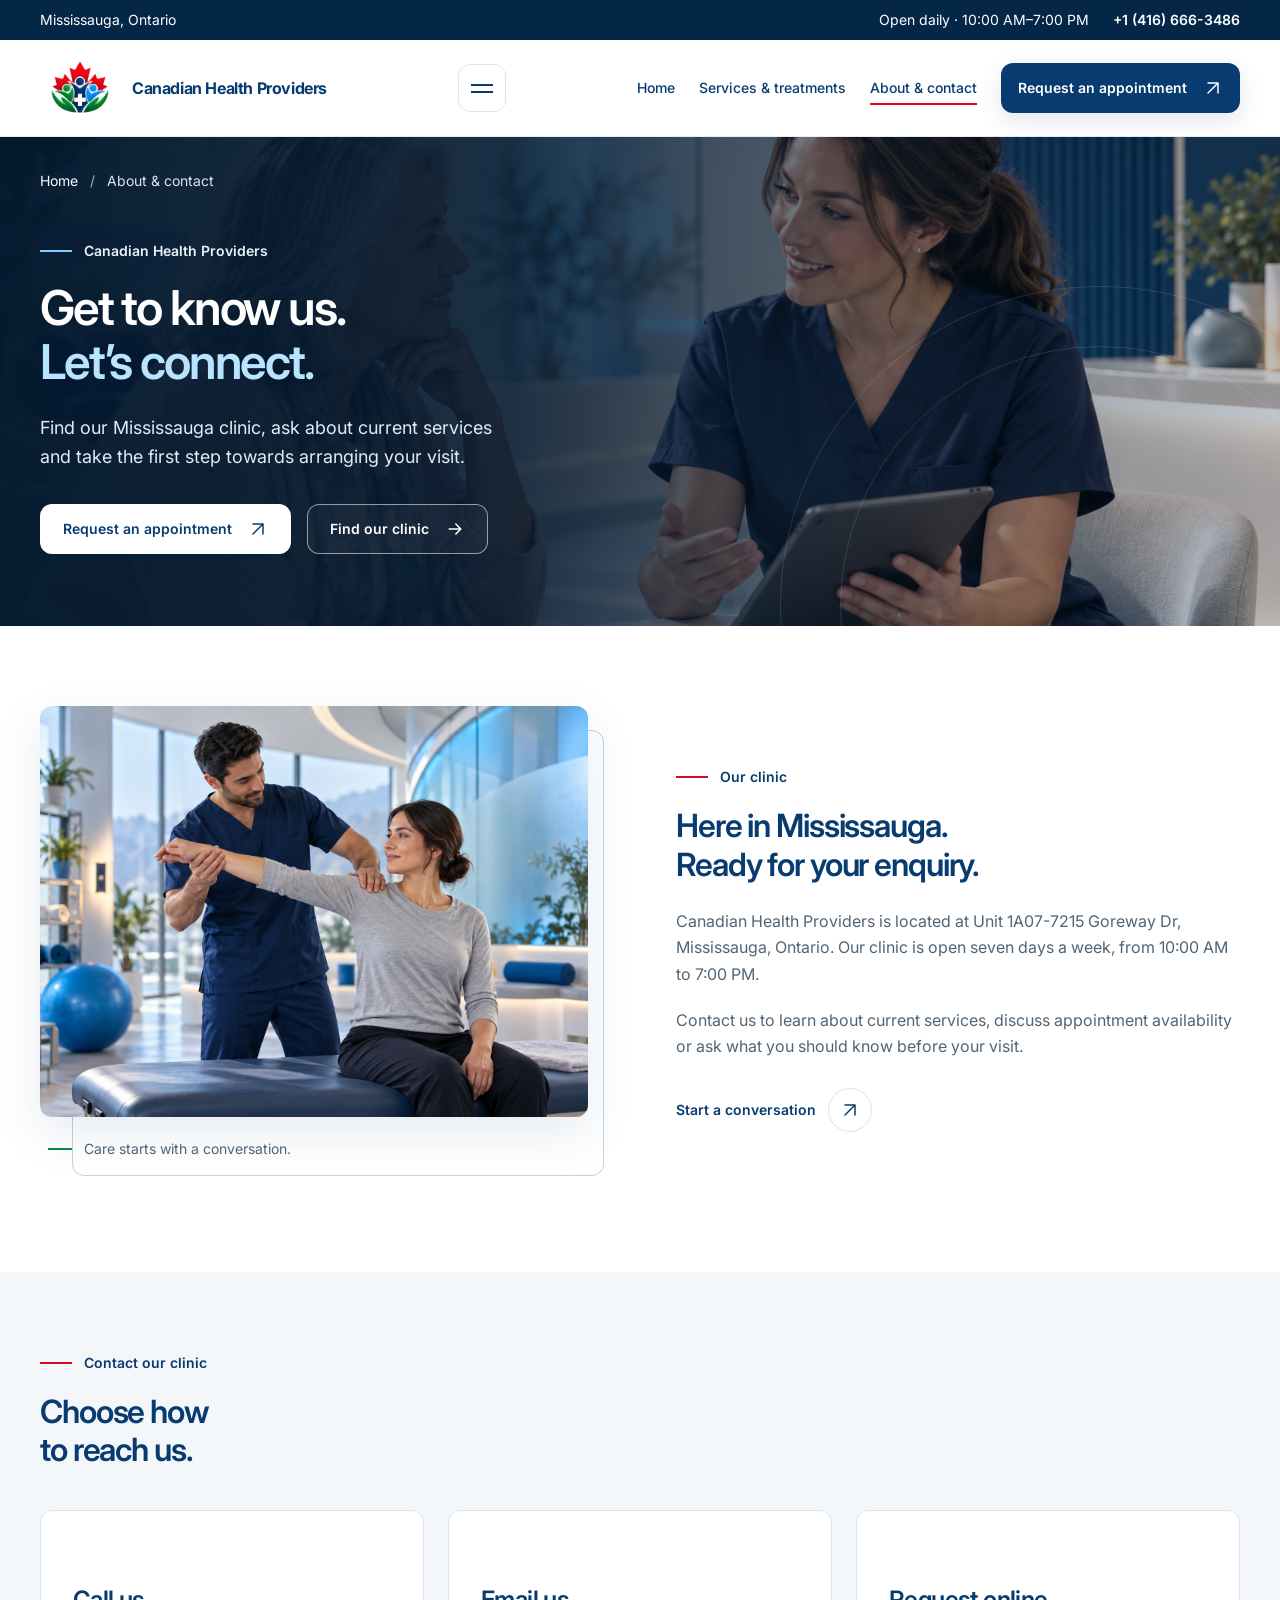
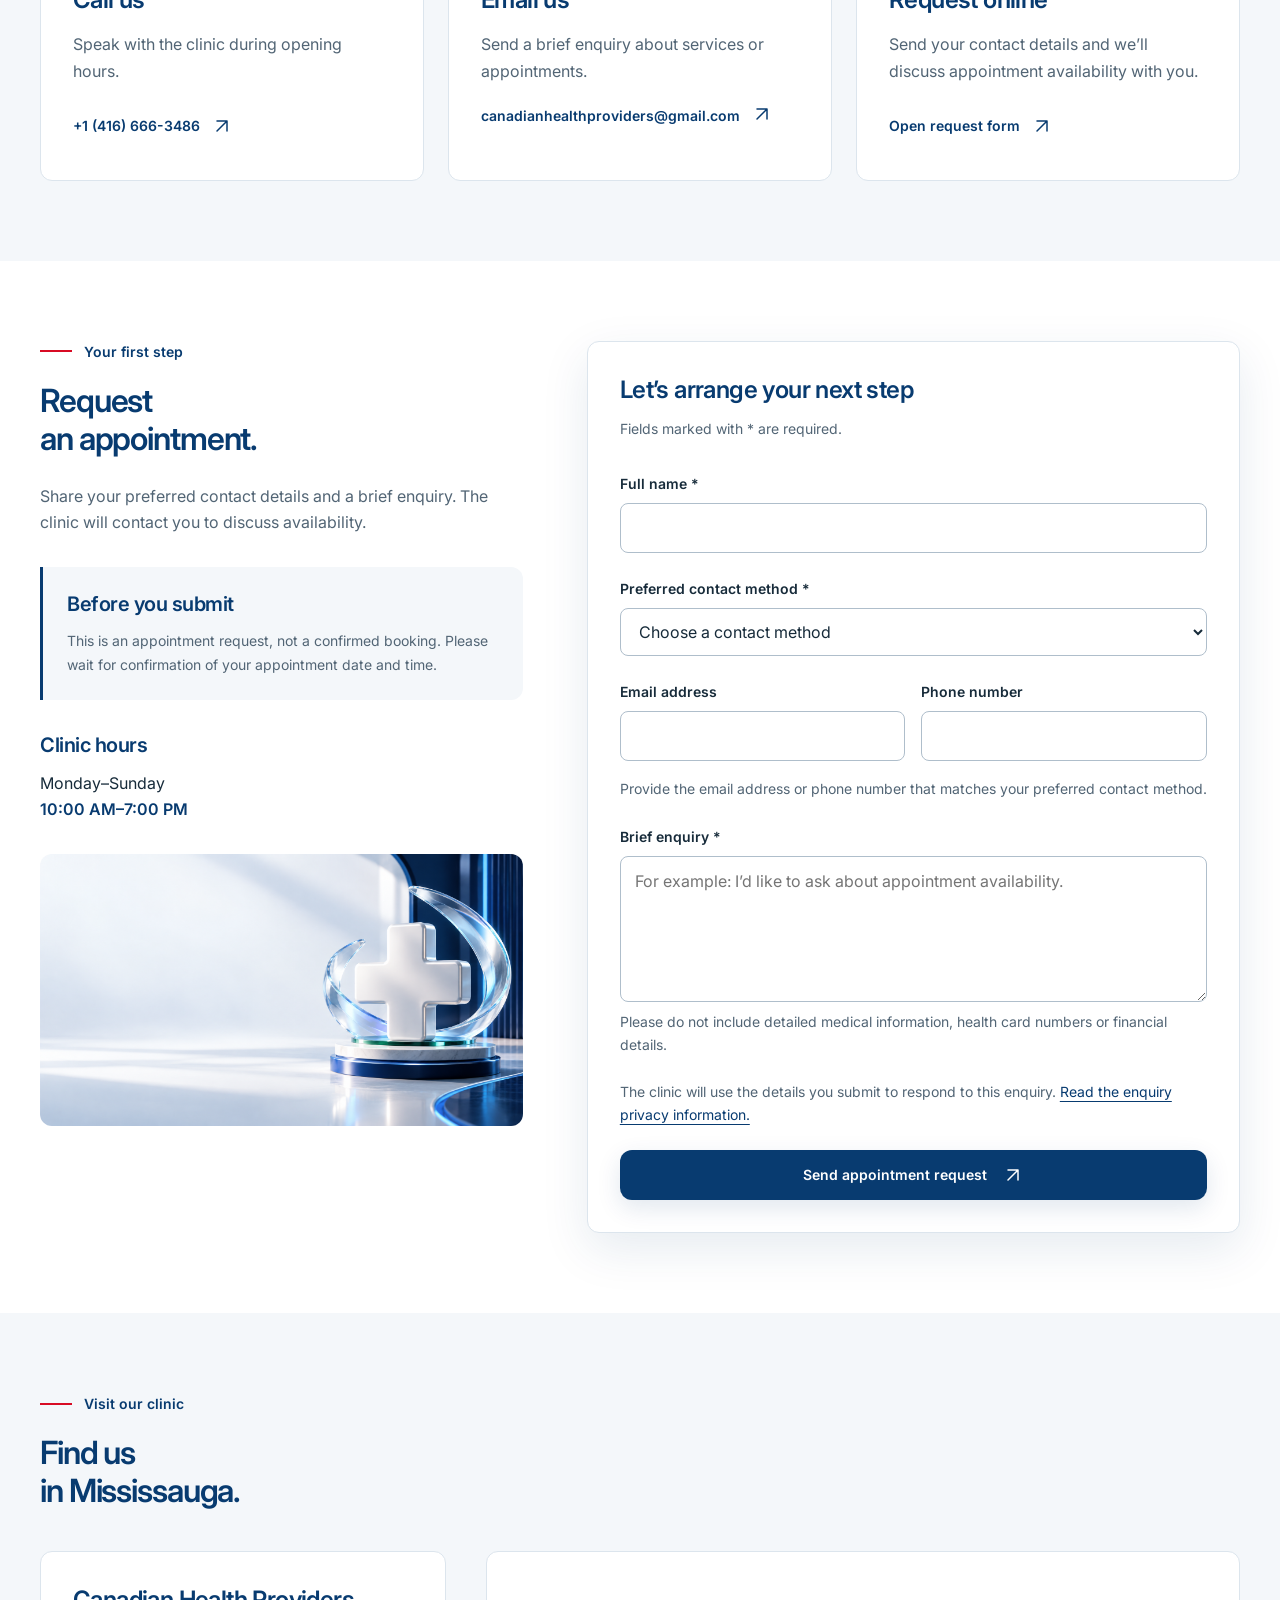
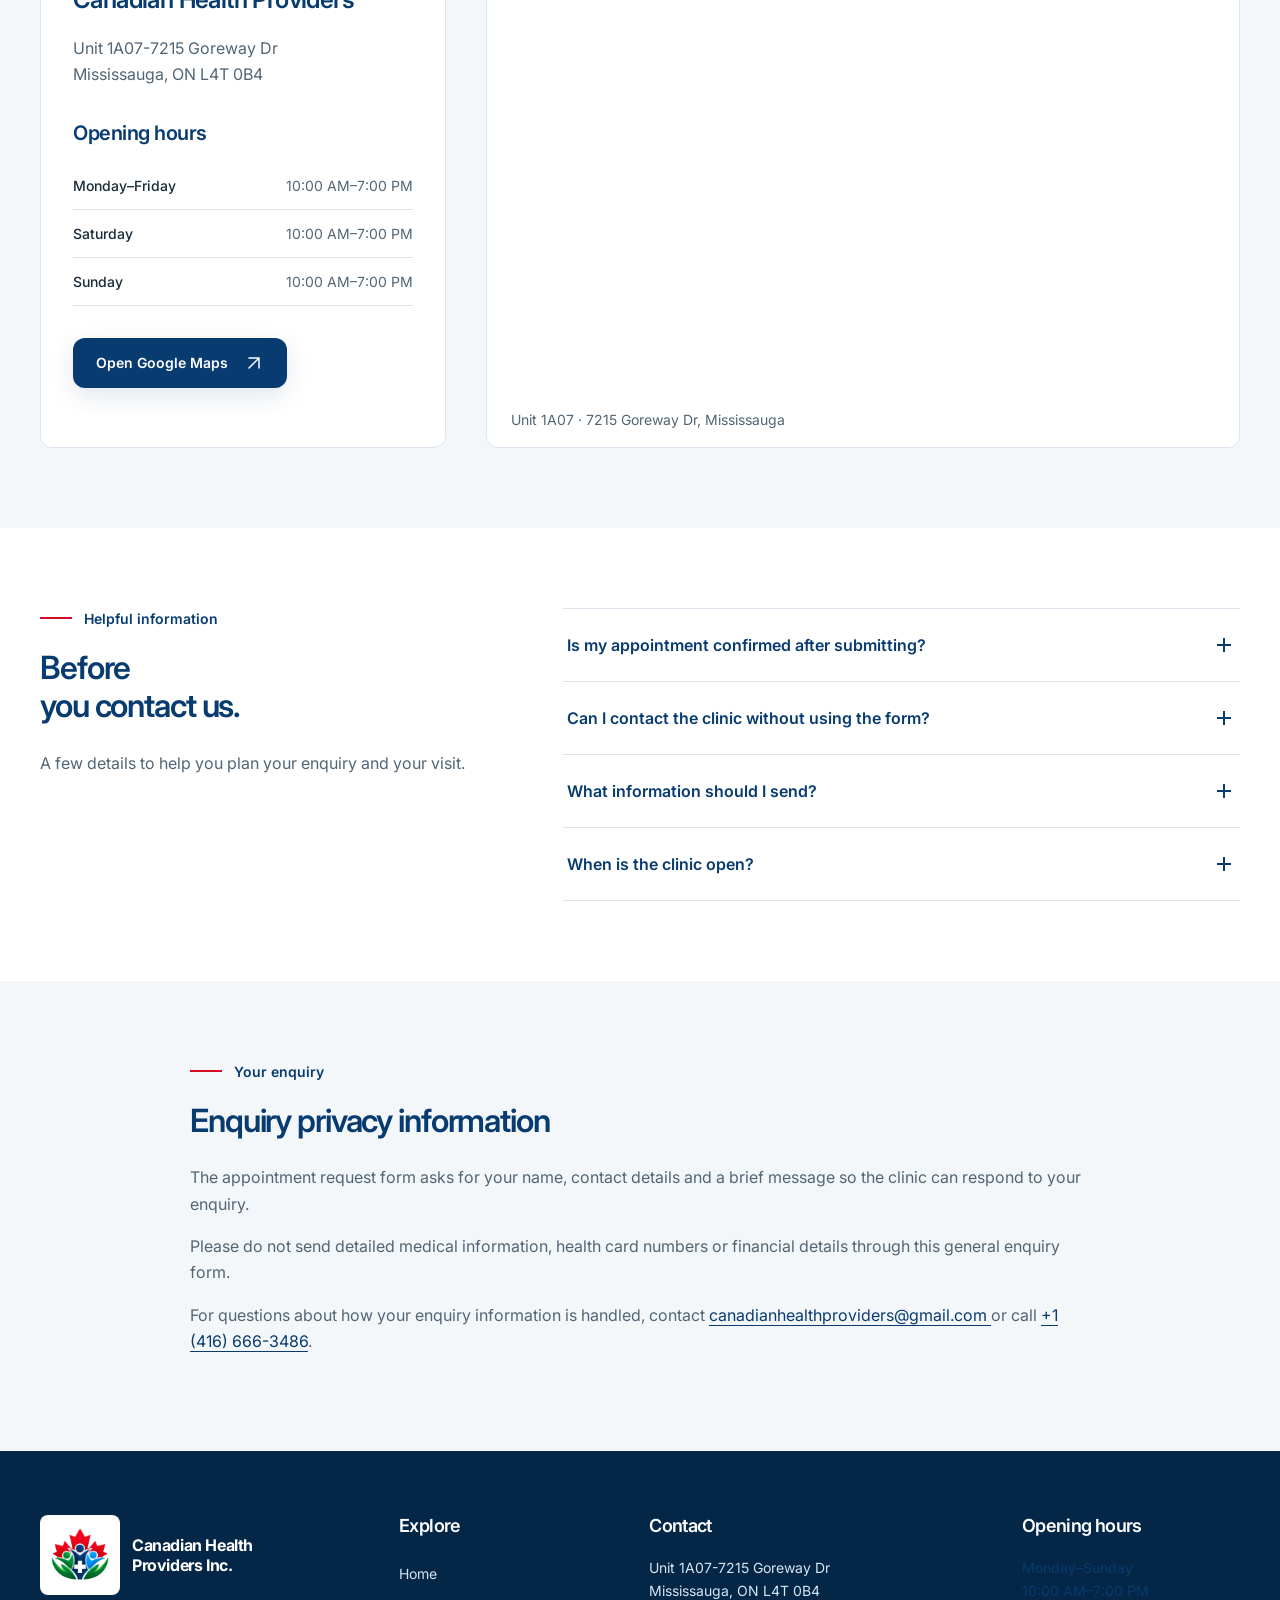
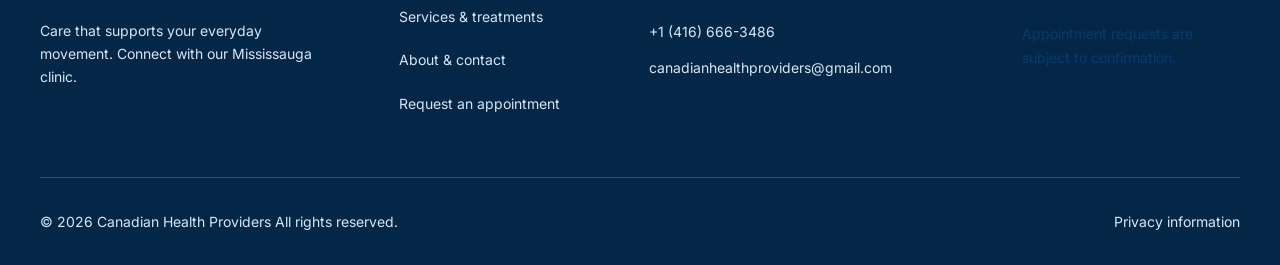
==== commit 9714471e: "Connect appointment form to Formspree" ====
--- a/about-contact.html
+++ b/about-contact.html
@@ -463,29 +463,24 @@
             JavaScript must show success only after a successful response.
           -->
           <form
-            class="appointment-form"
-            id="appointment-form"
-            name="appointment-request"
-            method="POST"
-            action="/about-contact.html?submitted=true#appointment"
-            data-netlify="true"
-            netlify-honeypot="bot-field"
-            aria-describedby="form-privacy-note"
-          >
-            <input
-              type="hidden"
-              name="form-name"
-              value="appointment-request"
-            >
+  class="appointment-form"
+  id="appointment-form"
+  name="appointment-request"
+  method="POST"
+  action="https://formspree.io/f/moejdpdg"
+  data-form-ready="true"
+  aria-describedby="form-privacy-note"
+>
+            
 
             <p hidden>
               <label>
                 Leave this field empty:
                 <input
-                  name="bot-field"
-                  autocomplete="off"
-                  tabindex="-1"
-                >
+  name="_gotcha"
+  autocomplete="off"
+  tabindex="-1"
+>
               </label>
             </p>
 
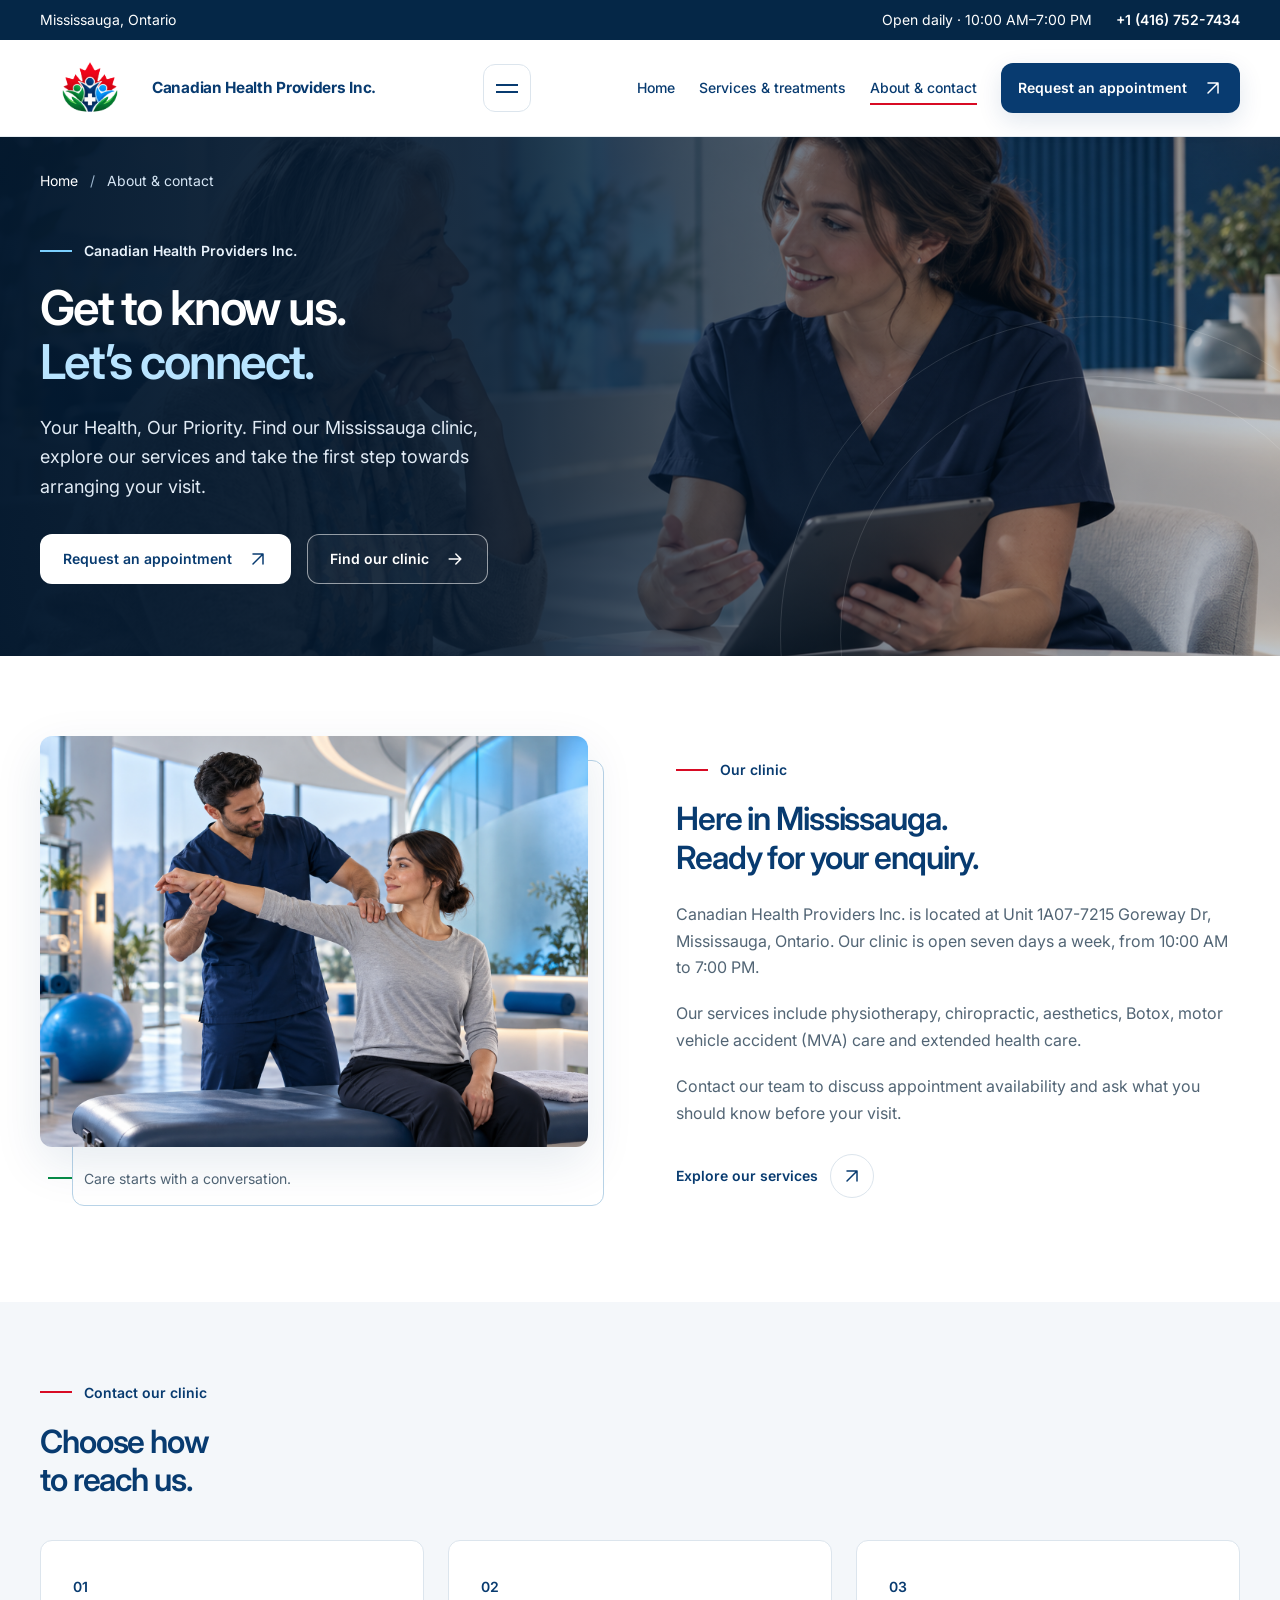
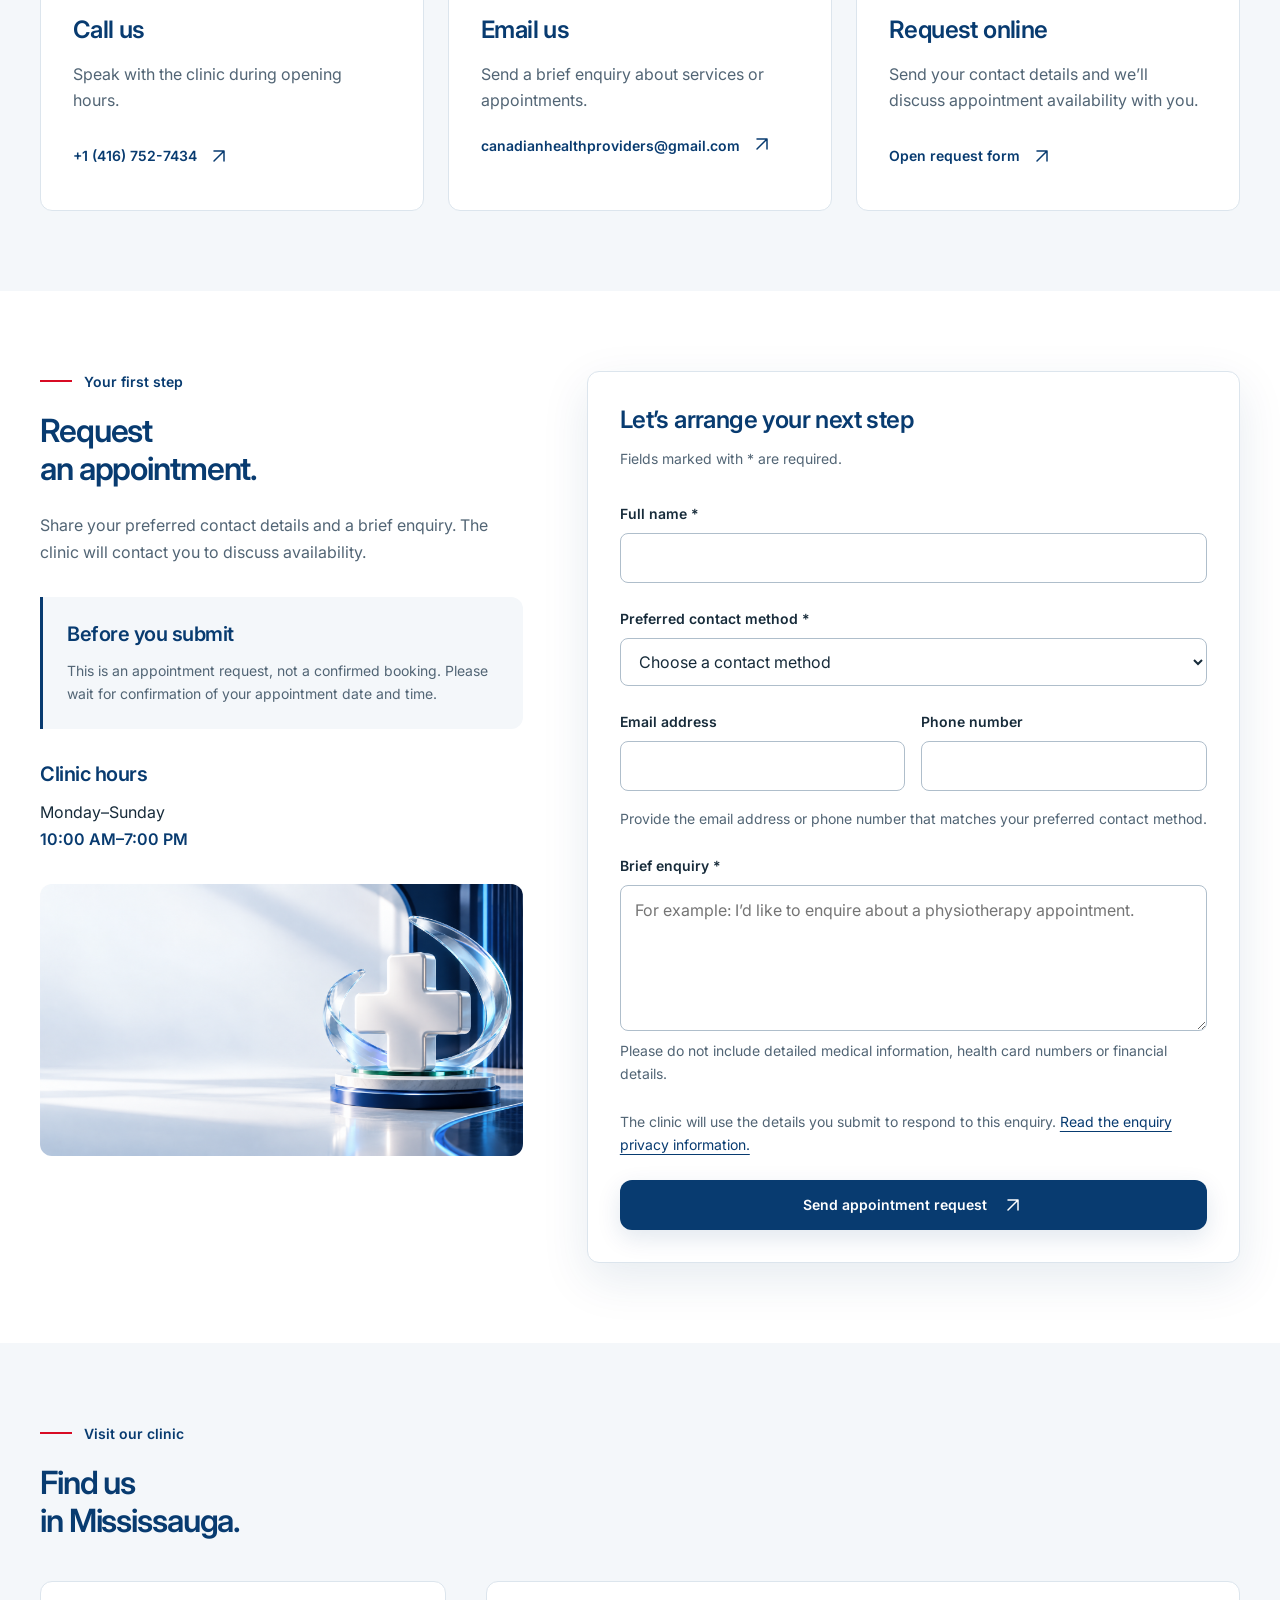
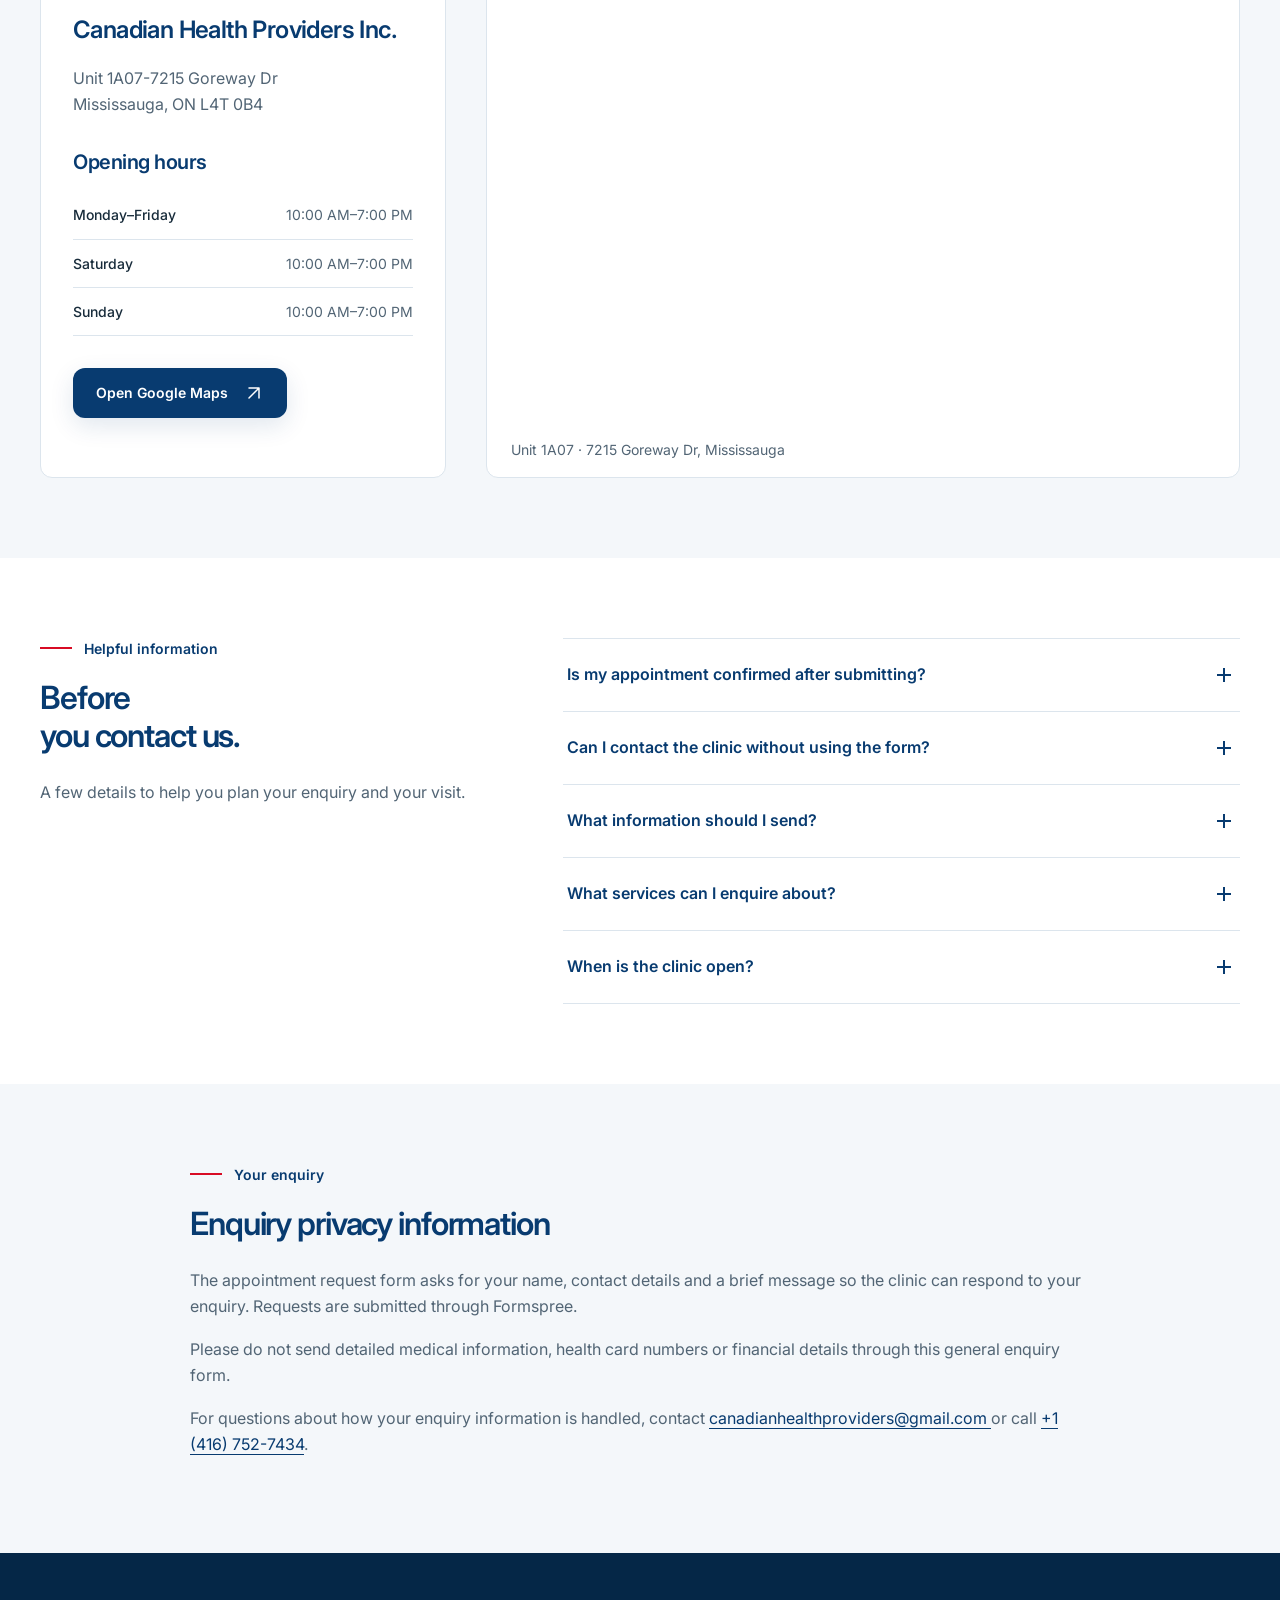
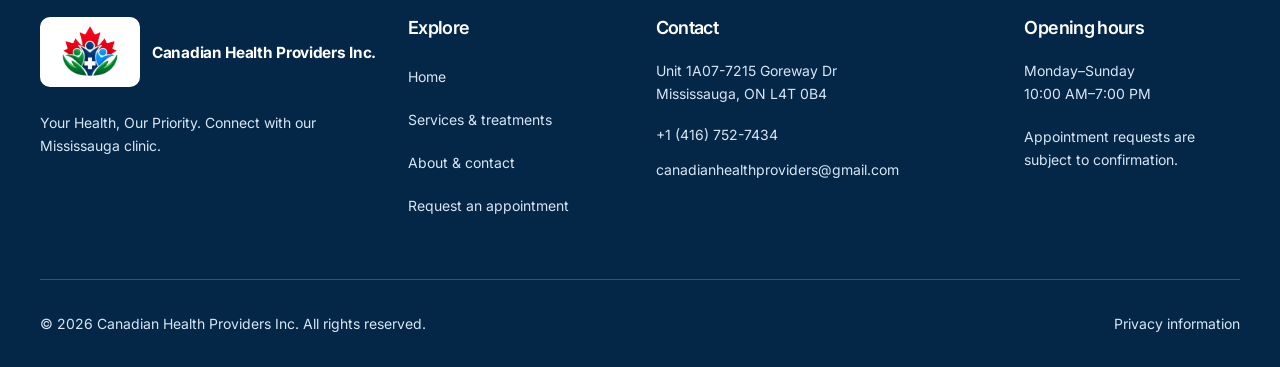
==== commit 9eca58d0: "Update clinic details and animations" ====
--- a/about-contact.html
+++ b/about-contact.html
@@ -5,10 +5,10 @@
   <meta name="viewport" content="width=device-width, initial-scale=1">
   <meta name="theme-color" content="#083B70">
 
-  <title>About &amp; Contact | Canadian Health Providers</title>
+  <title>About &amp; Contact | Canadian Health Providers Inc.</title>
   <meta
     name="description"
-    content="Contact Canadian Health Providers at Unit 1A07-7215 Goreway Dr, Mississauga. Open daily, 10 AM–7 PM. Request an appointment."
+    content="Contact Canadian Health Providers Inc. at Unit 1A07-7215 Goreway Dr, Mississauga. Call +1 (416) 752-7434. Open daily, 10 AM–7 PM."
   >
 
   <link rel="icon" type="image/png" href="Images/logo.png">
@@ -18,6 +18,7 @@
     href="https://fonts.googleapis.com/css2?family=Inter:wght@400;500;600;700&display=swap"
     rel="stylesheet"
   >
+
   <link rel="stylesheet" href="style.css">
   <script src="script.js" defer></script>
 </head>
@@ -25,6 +26,7 @@
 <body class="page-about-contact">
   <a class="skip-link" href="#main-content">Skip to content</a>
 
+  <!-- Custom cursor -->
   <div class="custom-cursor" aria-hidden="true" hidden>
     <span class="custom-cursor__dot"></span>
     <span class="custom-cursor__ring"></span>
@@ -39,6 +41,7 @@
     </svg>
   </div>
 
+  <!-- Shared icons -->
   <svg
     class="svg-definitions"
     width="0"
@@ -71,22 +74,25 @@
     </defs>
   </svg>
 
+  <!-- Top bar -->
   <div class="topbar">
     <div class="container topbar__inner">
       <p>Mississauga, Ontario</p>
+
       <div class="topbar__contact">
         <span>Open daily · 10:00 AM–7:00 PM</span>
-        <a href="tel:+14166663486">+1 (416) 666-3486</a>
+        <a href="tel:+14167527434">+1 (416) 752-7434</a>
       </div>
     </div>
   </div>
 
+  <!-- Header -->
   <header class="site-header" id="site-header">
     <div class="container header__inner">
       <a
         class="brand"
         href="index.html"
-        aria-label="Canadian Health Providers — Home"
+        aria-label="Canadian Health Providers Inc. — Home"
       >
         <span class="brand__logo">
           <img
@@ -96,9 +102,10 @@
             height="72"
           >
         </span>
+
         <span class="brand__text">
-  <span class="brand__name">Canadian Health Providers</span>
-</span>
+          <span class="brand__name">Canadian Health Providers Inc.</span>
+        </span>
       </a>
 
       <button
@@ -119,7 +126,9 @@
         aria-label="Main navigation"
       >
         <ul class="navigation-list">
-          <li><a href="index.html">Home</a></li>
+          <li>
+            <a href="index.html">Home</a>
+          </li>
           <li>
             <a href="services.html">Services &amp; treatments</a>
           </li>
@@ -144,7 +153,8 @@
   </header>
 
   <main id="main-content">
-    <!-- ABOUT HERO -->
+
+    <!-- About hero -->
     <section
       class="page-hero page-hero--about"
       aria-labelledby="about-title"
@@ -176,7 +186,7 @@
         <div class="page-hero__content">
           <p class="eyebrow eyebrow--light" data-reveal>
             <span class="eyebrow__line" aria-hidden="true"></span>
-            Canadian Health Providers
+            Canadian Health Providers Inc.
           </p>
 
           <h1 id="about-title" data-reveal>
@@ -187,9 +197,9 @@
           </h1>
 
           <p class="page-hero__description" data-reveal>
-            Find our Mississauga clinic, ask about current
-            services and take the first step towards
-            arranging your visit.
+            Your Health, Our Priority. Find our Mississauga clinic,
+            explore our services and take the first step
+            towards arranging your visit.
           </p>
 
           <div class="hero__actions" data-reveal>
@@ -211,7 +221,7 @@
       </div>
     </section>
 
-    <!-- CLINIC INTRODUCTION -->
+    <!-- Clinic introduction -->
     <section
       class="section about-intro"
       aria-labelledby="clinic-title"
@@ -257,20 +267,25 @@
           </h2>
 
           <p data-reveal>
-            Canadian Health Providers is located at
+            Canadian Health Providers Inc. is located at
             Unit 1A07-7215 Goreway Dr, Mississauga, Ontario.
             Our clinic is open seven days a week,
             from 10:00 AM to 7:00 PM.
           </p>
 
           <p data-reveal>
-            Contact us to learn about current services,
-            discuss appointment availability or ask what
-            you should know before your visit.
-          </p>
-
-          <a class="text-link" href="#appointment" data-reveal>
-            <span>Start a conversation</span>
+            Our services include physiotherapy, chiropractic,
+            aesthetics, Botox, motor vehicle accident (MVA)
+            care and extended health care.
+          </p>
+
+          <p data-reveal>
+            Contact our team to discuss appointment availability
+            and ask what you should know before your visit.
+          </p>
+
+          <a class="text-link" href="services.html" data-reveal>
+            <span>Explore our services</span>
             <span class="text-link__arrow" aria-hidden="true">
               <svg class="icon">
                 <use href="#icon-arrow-up-right"></use>
@@ -281,10 +296,7 @@
       </div>
     </section>
 
-    <!--
-      TEAM SECTION: prepared for later owner-supplied information.
-      Keep hidden until real profiles and photographs are added.
-    -->
+    <!-- Team template: hidden until actual profiles are supplied -->
     <section
       class="section team-section section--surface"
       id="team"
@@ -301,9 +313,7 @@
 
         <div class="team-grid">
           <article class="team-card">
-            <div class="team-card__photo">
-              <!-- Add actual staff photograph. -->
-            </div>
+            <div class="team-card__photo"></div>
             <div class="team-card__content">
               <h3>Team member name</h3>
               <p class="team-card__role">Confirmed role</p>
@@ -312,9 +322,7 @@
           </article>
 
           <article class="team-card">
-            <div class="team-card__photo">
-              <!-- Add actual staff photograph. -->
-            </div>
+            <div class="team-card__photo"></div>
             <div class="team-card__content">
               <h3>Team member name</h3>
               <p class="team-card__role">Confirmed role</p>
@@ -323,9 +331,7 @@
           </article>
 
           <article class="team-card">
-            <div class="team-card__photo">
-              <!-- Add actual staff photograph. -->
-            </div>
+            <div class="team-card__photo"></div>
             <div class="team-card__content">
               <h3>Team member name</h3>
               <p class="team-card__role">Confirmed role</p>
@@ -336,7 +342,7 @@
       </div>
     </section>
 
-    <!-- CONTACT OPTIONS -->
+    <!-- Contact options -->
     <section
       class="section contact-options section--surface"
       aria-labelledby="contact-options-title"
@@ -348,6 +354,7 @@
               <span class="eyebrow__line" aria-hidden="true"></span>
               Contact our clinic
             </p>
+
             <h2 id="contact-options-title" data-reveal>
               Choose how
               <span class="text-accent">to reach us.</span>
@@ -359,11 +366,10 @@
           <article class="benefit-card" data-reveal data-tilt>
             <span class="topic-card__number">01</span>
             <h3>Call us</h3>
-            <p>
-              Speak with the clinic during opening hours.
-            </p>
-            <a class="text-link" href="tel:+14166663486">
-              <span>+1 (416) 666-3486</span>
+            <p>Speak with the clinic during opening hours.</p>
+
+            <a class="text-link" href="tel:+14167527434">
+              <span>+1 (416) 752-7434</span>
               <svg class="icon" aria-hidden="true">
                 <use href="#icon-arrow-up-right"></use>
               </svg>
@@ -373,9 +379,8 @@
           <article class="benefit-card" data-reveal data-tilt>
             <span class="topic-card__number">02</span>
             <h3>Email us</h3>
-            <p>
-              Send a brief enquiry about services or appointments.
-            </p>
+            <p>Send a brief enquiry about services or appointments.</p>
+
             <a
               class="text-link contact-email"
               href="mailto:canadianhealthproviders@gmail.com"
@@ -394,6 +399,7 @@
               Send your contact details and we’ll discuss
               appointment availability with you.
             </p>
+
             <a class="text-link" href="#appointment">
               <span>Open request form</span>
               <svg class="icon" aria-hidden="true">
@@ -405,7 +411,7 @@
       </div>
     </section>
 
-    <!-- APPOINTMENT REQUEST -->
+    <!-- Appointment request -->
     <section
       class="section appointment-section"
       id="appointment"
@@ -457,30 +463,24 @@
         </div>
 
         <div class="appointment-panel" data-reveal>
-          <!--
-            Netlify detects this form after deployment.
-            Enable form detection and configure email notifications.
-            JavaScript must show success only after a successful response.
-          -->
+          <!-- Formspree appointment form -->
           <form
-  class="appointment-form"
-  id="appointment-form"
-  name="appointment-request"
-  method="POST"
-  action="https://formspree.io/f/moejdpdg"
-  data-form-ready="true"
-  aria-describedby="form-privacy-note"
->
-            
-
+            class="appointment-form"
+            id="appointment-form"
+            name="appointment-request"
+            method="POST"
+            action="https://formspree.io/f/moejdpdg"
+            data-form-ready="true"
+            aria-describedby="form-privacy-note"
+          >
             <p hidden>
               <label>
                 Leave this field empty:
                 <input
-  name="_gotcha"
-  autocomplete="off"
-  tabindex="-1"
->
+                  name="_gotcha"
+                  autocomplete="off"
+                  tabindex="-1"
+                >
               </label>
             </p>
 
@@ -516,10 +516,6 @@
               </select>
             </div>
 
-            <!--
-              JavaScript requires the field matching the selected
-              contact method. Optional alternate contact stays available.
-            -->
             <div class="form-row">
               <div class="form-field">
                 <label for="email-address">Email address</label>
@@ -562,8 +558,9 @@
                 maxlength="1500"
                 required
                 aria-describedby="message-help"
-                placeholder="For example: I’d like to ask about appointment availability."
+                placeholder="For example: I’d like to enquire about a physiotherapy appointment."
               ></textarea>
+
               <p class="form-help" id="message-help">
                 Please do not include detailed medical information,
                 health card numbers or financial details.
@@ -571,9 +568,11 @@
             </div>
 
             <p class="form-privacy-note" id="form-privacy-note">
-              The clinic will use the details you submit to
-              respond to this enquiry.
-              <a href="#privacy">Read the enquiry privacy information.</a>
+              The clinic will use the details you submit
+              to respond to this enquiry.
+              <a href="#privacy">
+                Read the enquiry privacy information.
+              </a>
             </p>
 
             <button
@@ -599,7 +598,7 @@
             <p class="form-help">
               Please provide contact details matching your chosen
               method. You can also call
-              <a href="tel:+14166663486">+1 (416) 666-3486</a>
+              <a href="tel:+14167527434">+1 (416) 752-7434</a>
               or email the clinic directly.
             </p>
           </noscript>
@@ -607,7 +606,7 @@
       </div>
     </section>
 
-    <!-- LOCATION -->
+    <!-- Location -->
     <section
       class="section location-section section--surface"
       id="location"
@@ -620,6 +619,7 @@
               <span class="eyebrow__line" aria-hidden="true"></span>
               Visit our clinic
             </p>
+
             <h2 id="location-title" data-reveal>
               Find us
               <span class="text-accent">in Mississauga.</span>
@@ -629,7 +629,7 @@
 
         <div class="location-layout">
           <div class="location-details" data-reveal>
-            <h3>Canadian Health Providers</h3>
+            <h3>Canadian Health Providers Inc.</h3>
 
             <address>
               Unit 1A07-7215 Goreway Dr<br>
@@ -638,6 +638,7 @@
 
             <div class="location-details__hours">
               <h3>Opening hours</h3>
+
               <dl class="hours-list">
                 <div>
                   <dt>Monday–Friday</dt>
@@ -669,7 +670,7 @@
 
           <div class="location-map" data-reveal>
             <iframe
-              title="Map search for Canadian Health Providers, Unit 1A07-7215 Goreway Dr, Mississauga."
+              title="Map search for Canadian Health Providers Inc., Unit 1A07-7215 Goreway Dr, Mississauga."
               src="https://maps.google.com/maps?q=Unit%201A07-7215%20Goreway%20Dr%2C%20Mississauga%2C%20ON%20L4T%200B4&amp;output=embed"
               width="600"
               height="450"
@@ -686,7 +687,7 @@
       </div>
     </section>
 
-    <!-- CONTACT FAQ -->
+    <!-- Contact FAQ -->
     <section
       class="section faq-section"
       aria-labelledby="contact-faq-title"
@@ -697,17 +698,19 @@
             <span class="eyebrow__line" aria-hidden="true"></span>
             Helpful information
           </p>
+
           <h2 id="contact-faq-title" data-reveal>
             Before
             <span class="text-accent">you contact us.</span>
           </h2>
+
           <p data-reveal>
             A few details to help you plan your enquiry
             and your visit.
           </p>
         </div>
 
-        <div class="faq-list" data-reveal>
+        <div class="faq-list" data-reveal">
           <details class="faq-item">
             <summary>
               <span>Is my appointment confirmed after submitting?</span>
@@ -718,8 +721,8 @@
             </summary>
             <div class="faq-item__answer">
               <p>
-                No. The clinic must confirm availability and
-                your appointment date and time.
+                No. The clinic must confirm availability
+                and your appointment date and time.
               </p>
             </div>
           </details>
@@ -735,7 +738,7 @@
             <div class="faq-item__answer">
               <p>
                 Yes. Call
-                <a href="tel:+14166663486">+1 (416) 666-3486</a>
+                <a href="tel:+14167527434">+1 (416) 752-7434</a>
                 or email
                 <a href="mailto:canadianhealthproviders@gmail.com">
                   canadianhealthproviders@gmail.com
@@ -754,10 +757,28 @@
             </summary>
             <div class="faq-item__answer">
               <p>
-                Your name, preferred contact details and a brief
-                enquiry are enough to start. Avoid sending
-                detailed medical or identification information
-                through this form.
+                Your name, preferred contact details
+                and a brief enquiry are enough to start.
+                You can mention which service you are interested in.
+                Avoid sending detailed medical or identification
+                information through this form.
+              </p>
+            </div>
+          </details>
+
+          <details class="faq-item">
+            <summary>
+              <span>What services can I enquire about?</span>
+              <span
+                class="faq-item__indicator"
+                aria-hidden="true"
+              ></span>
+            </summary>
+            <div class="faq-item__answer">
+              <p>
+                You can enquire about physiotherapy, chiropractic,
+                aesthetics, Botox, motor vehicle accident (MVA)
+                care and extended health care.
               </p>
             </div>
           </details>
@@ -772,7 +793,8 @@
             </summary>
             <div class="faq-item__answer">
               <p>
-                Monday through Sunday, from 10:00 AM to 7:00 PM.
+                Monday through Sunday,
+                from 10:00 AM to 7:00 PM.
               </p>
             </div>
           </details>
@@ -780,7 +802,7 @@
       </div>
     </section>
 
-    <!-- SHORT ENQUIRY NOTICE; OWNER POLICY CAN BE ADDED LATER -->
+    <!-- Enquiry privacy information -->
     <section
       class="section privacy-section section--surface"
       id="privacy"
@@ -797,7 +819,8 @@
         <p>
           The appointment request form asks for your name,
           contact details and a brief message so the clinic
-          can respond to your enquiry.
+          can respond to your enquiry. Requests are submitted
+          through Formspree.
         </p>
 
         <p>
@@ -807,25 +830,27 @@
         </p>
 
         <p>
-          For questions about how your enquiry information is
-          handled, contact
+          For questions about how your enquiry information
+          is handled, contact
           <a href="mailto:canadianhealthproviders@gmail.com">
             canadianhealthproviders@gmail.com
           </a>
           or call
-          <a href="tel:+14166663486">+1 (416) 666-3486</a>.
+          <a href="tel:+14167527434">+1 (416) 752-7434</a>.
         </p>
       </div>
     </section>
+
   </main>
 
+  <!-- Footer -->
   <footer class="site-footer">
     <div class="container footer__main">
       <div class="footer__brand-column">
         <a
           class="brand brand--footer"
           href="index.html"
-          aria-label="Canadian Health Providers — Home"
+          aria-label="Canadian Health Providers Inc. — Home"
         >
           <span class="brand__logo">
             <img
@@ -836,20 +861,21 @@
               loading="lazy"
             >
           </span>
+
           <span class="brand__text">
-            <span class="brand__name">Canadian Health</span>
-            <span class="brand__name">Providers Inc.</span>
+            <span class="brand__name">Canadian Health Providers Inc.</span>
           </span>
         </a>
 
         <p>
-          Care that supports your everyday movement.
+          Your Health, Our Priority.
           Connect with our Mississauga clinic.
         </p>
       </div>
 
       <div class="footer__column">
         <h2>Explore</h2>
+
         <nav aria-label="Footer navigation">
           <ul>
             <li><a href="index.html">Home</a></li>
@@ -868,14 +894,18 @@
 
       <div class="footer__column">
         <h2>Contact</h2>
+
         <address>
           <p>
             Unit 1A07-7215 Goreway Dr<br>
             Mississauga, ON L4T 0B4
           </p>
-          <a href="tel:+14166663486">+1 (416) 666-3486</a>
+
+          <a href="tel:+14167527434">+1 (416) 752-7434</a>
+
           <a href="mailto:canadianhealthproviders@gmail.com">
             canadianhealthproviders@gmail.com
+          </a>
         </address>
       </div>
 
@@ -892,12 +922,14 @@
     <div class="container footer__bottom">
       <p>
         &copy; <span data-current-year>2026</span>
-        Canadian Health Providers All rights reserved.
+        Canadian Health Providers Inc. All rights reserved.
       </p>
+
       <a href="#privacy">Privacy information</a>
     </div>
   </footer>
 
+  <!-- Mobile appointment button -->
   <a class="mobile-appointment" href="#appointment">
     <span>Request an appointment</span>
     <svg class="icon" aria-hidden="true">
@@ -905,13 +937,14 @@
     </svg>
   </a>
 
+  <!-- Back to top -->
   <a
     class="back-to-top"
     href="#site-header"
     aria-label="Back to top"
     hidden
   >
-    <svg viewBox="0 0 24 24" fill="none" aria-hidden="true">
+    <svg viewBox="0 0 24 24" fill="none">
       <path
         d="M12 19V5m-6 6 6-6 6 6"
         stroke="currentColor"
@@ -921,5 +954,6 @@
       />
     </svg>
   </a>
+
 </body>
 </html>
--- a/style.css
+++ b/style.css
@@ -2483,4 +2483,210 @@
   max-width: none;
   white-space: nowrap;
   font-size: clamp(12px, 3.5vw, 16px);
+}
+/* Updated logo and brand layout */
+
+.site-header .brand,
+.site-footer .brand {
+  min-width: 0;
+  gap: 12px;
+}
+
+.site-header .brand__logo,
+.site-footer .brand__logo {
+  display: flex;
+  align-items: center;
+  justify-content: center;
+  flex: 0 0 auto;
+  width: 100px;
+  height: 70px;
+  padding: 6px;
+  overflow: hidden;
+  border-radius: 10px;
+  background: #fff;
+}
+
+.site-header .brand__logo img,
+.site-footer .brand__logo img {
+  display: block;
+  width: 100%;
+  height: 100%;
+  object-fit: contain;
+}
+
+.site-header .brand__text,
+.site-footer .brand__text {
+  min-width: 0;
+}
+
+.site-header .brand__name,
+.site-footer .brand__name {
+  display: block;
+  font-size: clamp(12px, 1.2vw, 17px);
+  line-height: 1.4;
+  letter-spacing: -0.3px;
+  white-space: nowrap;
+}
+
+/* Opening screen logo */
+
+.opening-screen__logo {
+  display: flex;
+  align-items: center;
+  justify-content: center;
+  width: min(280px, 75vw);
+  height: auto;
+  aspect-ratio: 1630 / 975;
+  padding: 16px;
+  background: #fff;
+  border-radius: 18px;
+}
+
+.opening-screen__logo img {
+  display: block;
+  width: 100%;
+  height: 100%;
+  object-fit: contain;
+}
+
+.opening-screen__name {
+  max-width: 90vw;
+  margin-inline: auto;
+  font-size: clamp(16px, 3vw, 26px);
+  line-height: 1.4;
+  text-align: center;
+}
+
+/* Six service cards */
+
+.page-services #available-services .benefits-grid {
+  display: grid;
+  grid-template-columns: repeat(3, minmax(0, 1fr));
+  gap: 24px;
+}
+
+.page-services #available-services .benefit-card {
+  display: flex;
+  flex-direction: column;
+  min-width: 0;
+  height: 100%;
+}
+
+.page-services #available-services .benefit-card h3 {
+  line-height: 1.35;
+  overflow-wrap: anywhere;
+}
+
+.page-services #available-services .benefit-card .text-link {
+  margin-top: auto;
+  padding-top: 20px;
+}
+
+.page-services #available-services .text-link span {
+  min-width: 0;
+}
+
+.page-services #available-services .text-link .icon {
+  flex-shrink: 0;
+}
+
+#available-services,
+#appointment,
+#location {
+  scroll-margin-top: 120px;
+}
+
+.contact-email,
+.contact-email span,
+.site-footer address a {
+  overflow-wrap: anywhere;
+}
+
+/* Tablet */
+
+@media (max-width: 1100px) {
+  .site-header .brand__logo {
+    width: 80px;
+    height: 58px;
+  }
+
+  .site-header .brand {
+    gap: 8px;
+  }
+
+  .site-header .brand__name {
+    font-size: 13px;
+  }
+}
+
+@media (max-width: 900px) {
+  .page-services #available-services .benefits-grid {
+    grid-template-columns: repeat(2, minmax(0, 1fr));
+    gap: 20px;
+  }
+}
+
+/* Mobile */
+
+@media (max-width: 600px) {
+  .site-header .header__inner {
+    gap: 8px;
+  }
+
+  .site-header .brand {
+    flex: 1 1 auto;
+    min-width: 0;
+    gap: 8px;
+  }
+
+  .site-header .brand__logo {
+    width: 64px;
+    height: 48px;
+    padding: 4px;
+    border-radius: 8px;
+  }
+
+  .site-header .brand__name {
+    font-size: clamp(10px, 2.65vw, 14px);
+    letter-spacing: -0.35px;
+  }
+
+  .site-header .menu-toggle {
+    flex-shrink: 0;
+  }
+
+  .site-footer .brand__logo {
+    width: 80px;
+    height: 58px;
+  }
+
+  .site-footer .brand__name {
+    font-size: clamp(11px, 3vw, 15px);
+  }
+
+  .page-services #available-services .benefits-grid {
+    grid-template-columns: minmax(0, 1fr);
+    gap: 18px;
+  }
+
+  #available-services,
+  #appointment,
+  #location {
+    scroll-margin-top: 100px;
+  }
+}
+
+@media (max-width: 360px) {
+  .site-header .brand__logo {
+    width: 52px;
+    height: 40px;
+  }
+
+  .site-header .brand {
+    gap: 6px;
+  }
+
+  .site-header .brand__name {
+    font-size: 10px;
+  }
 }
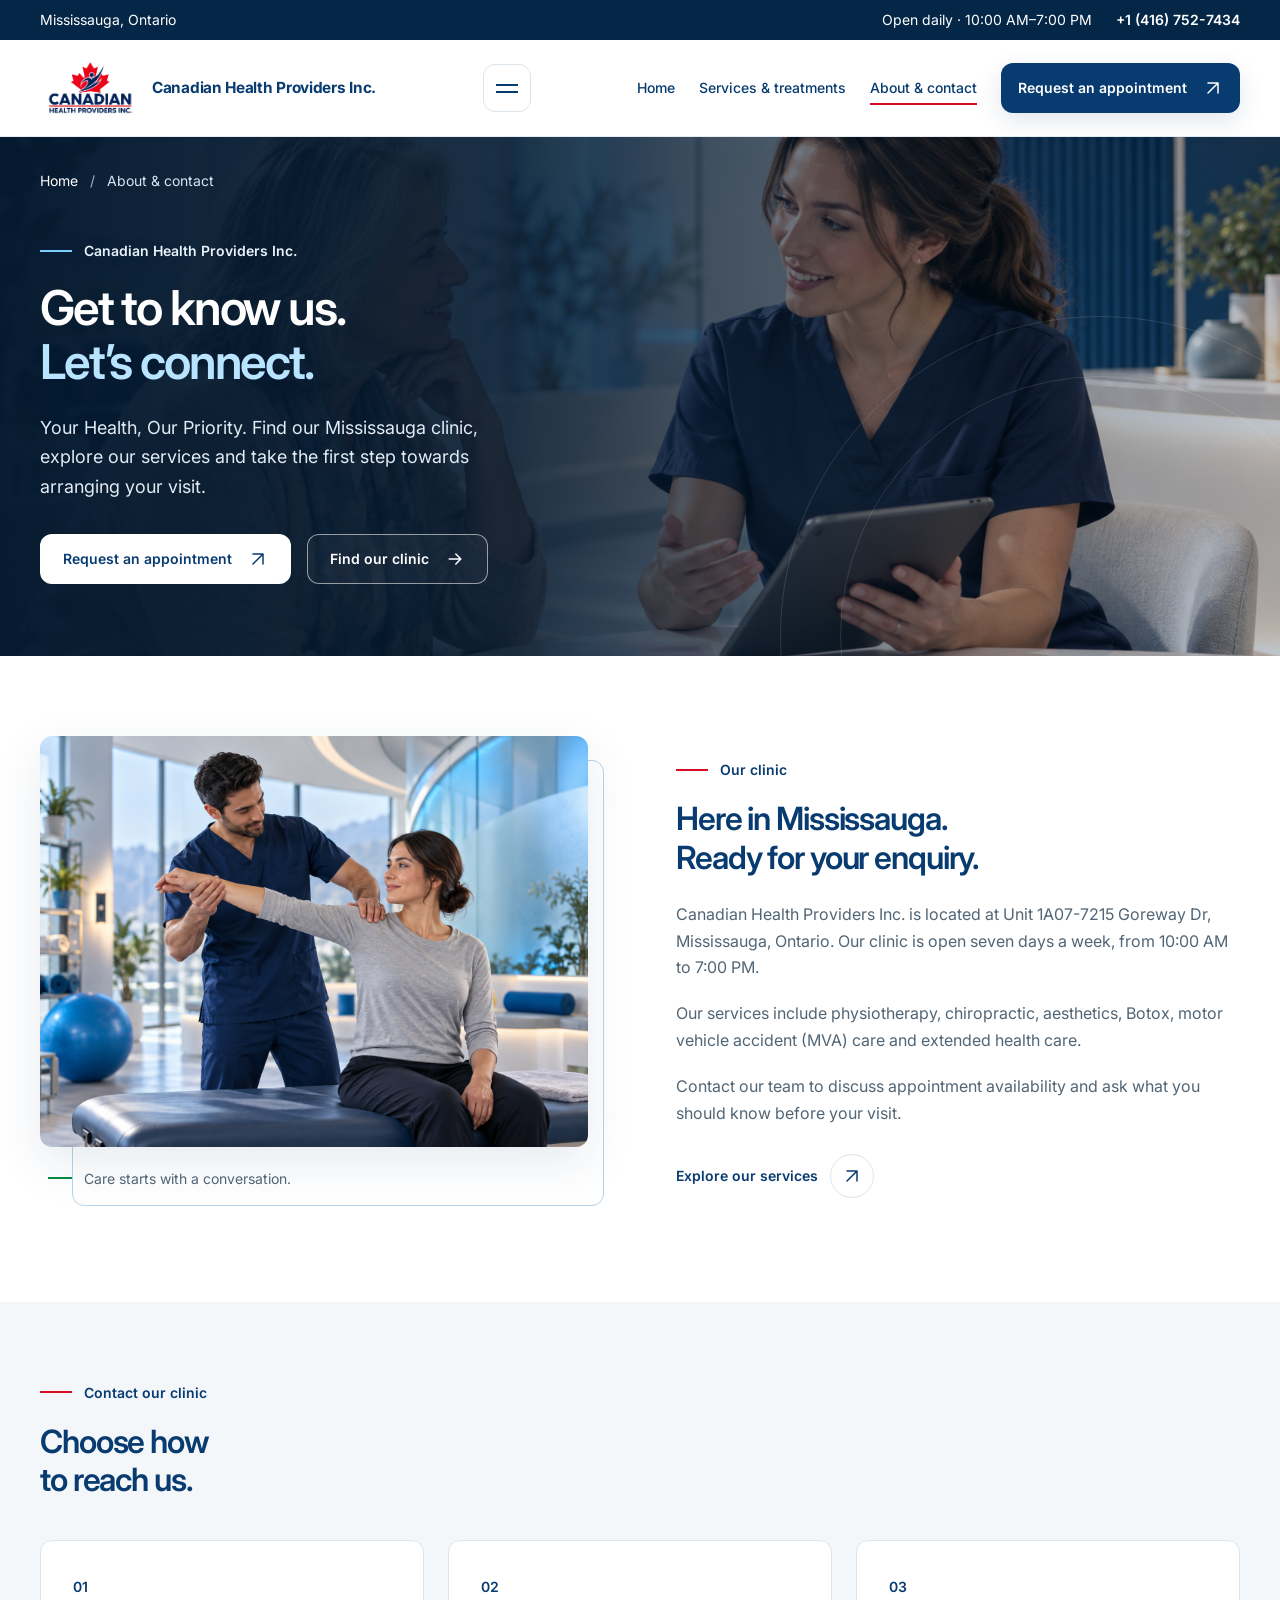
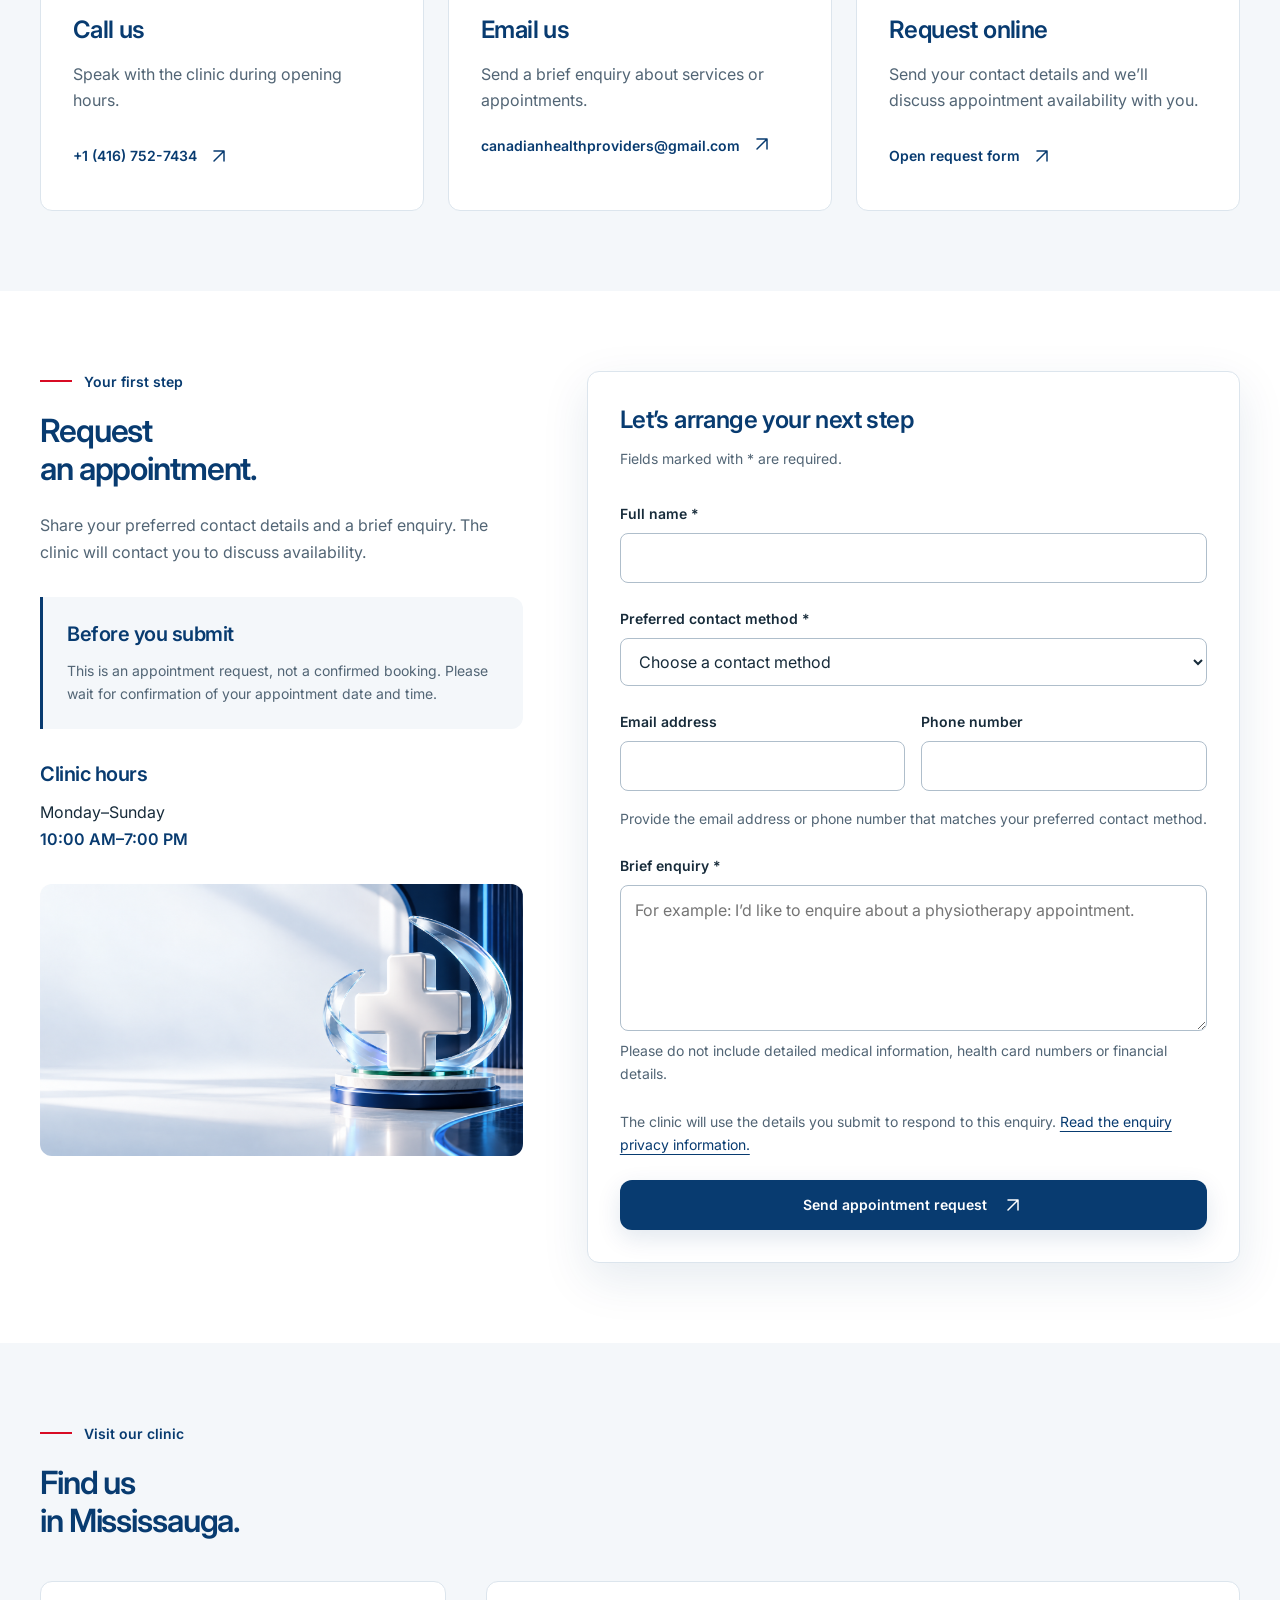
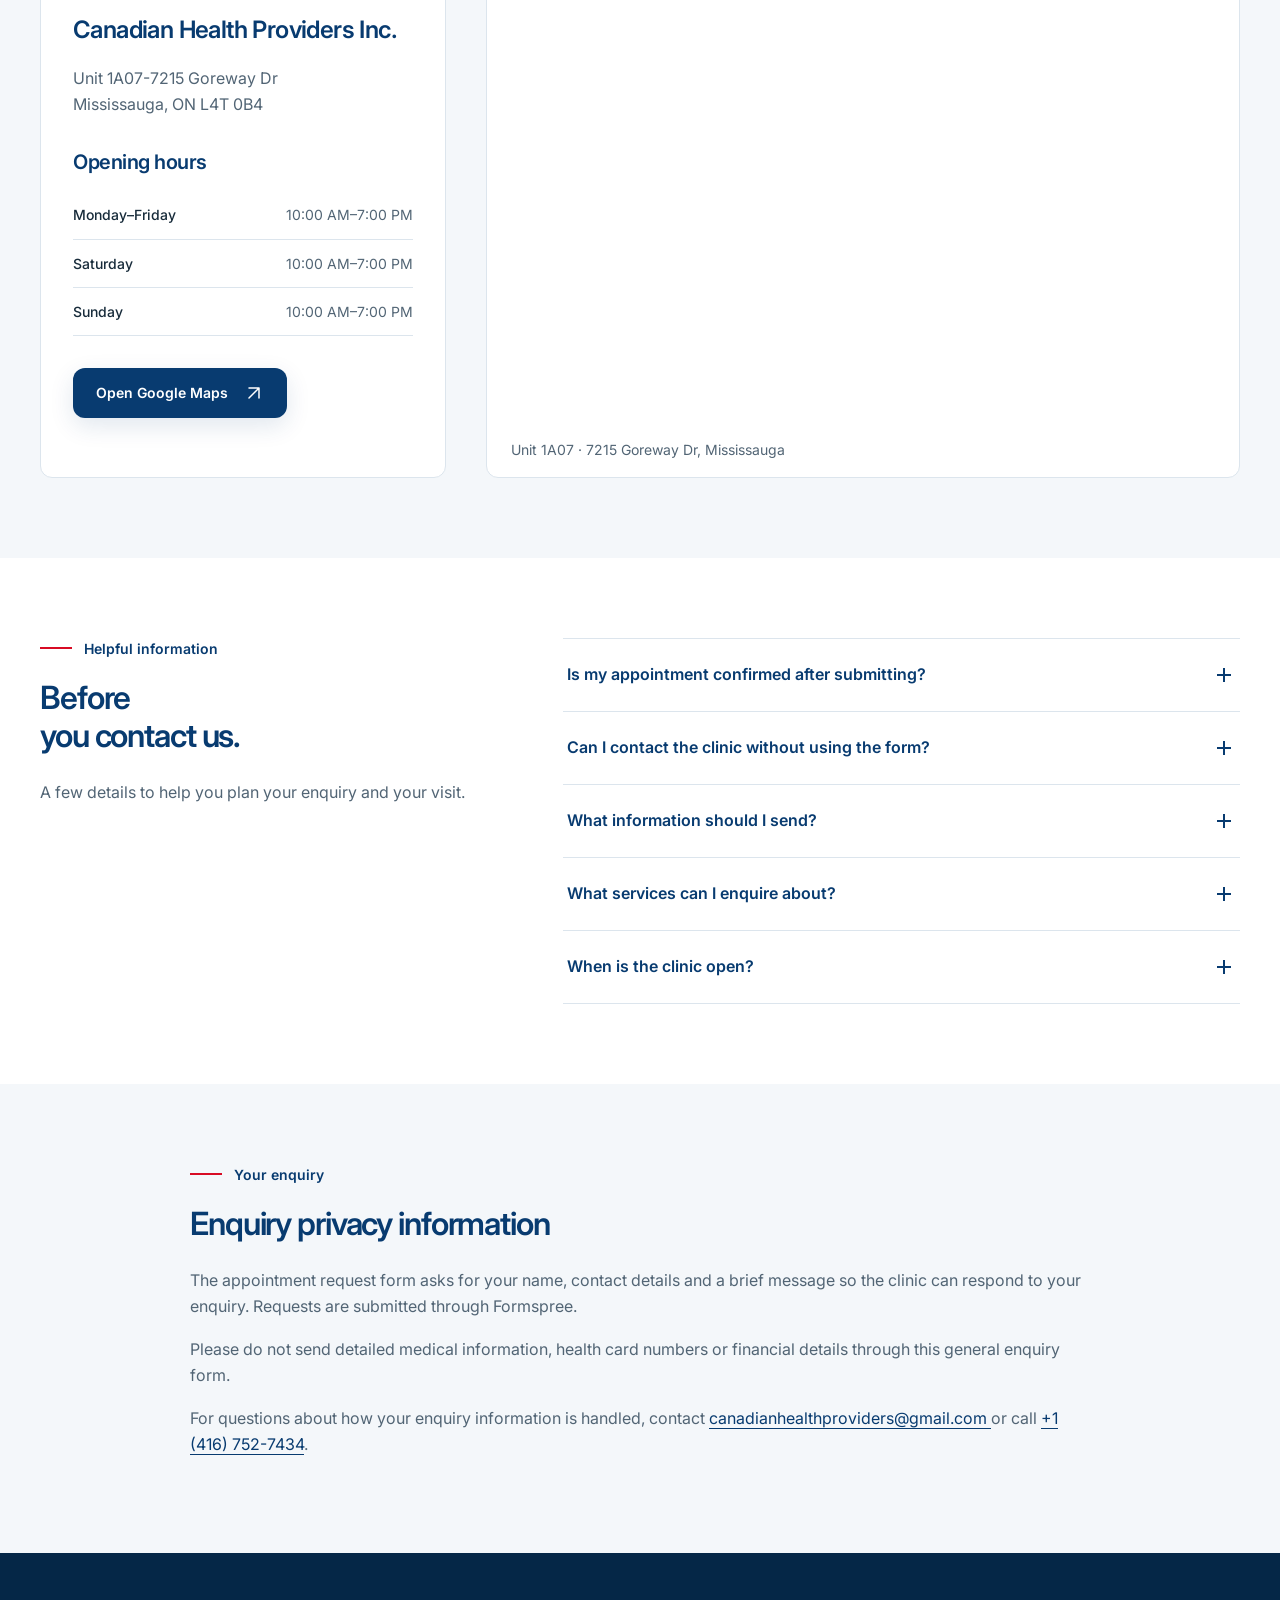
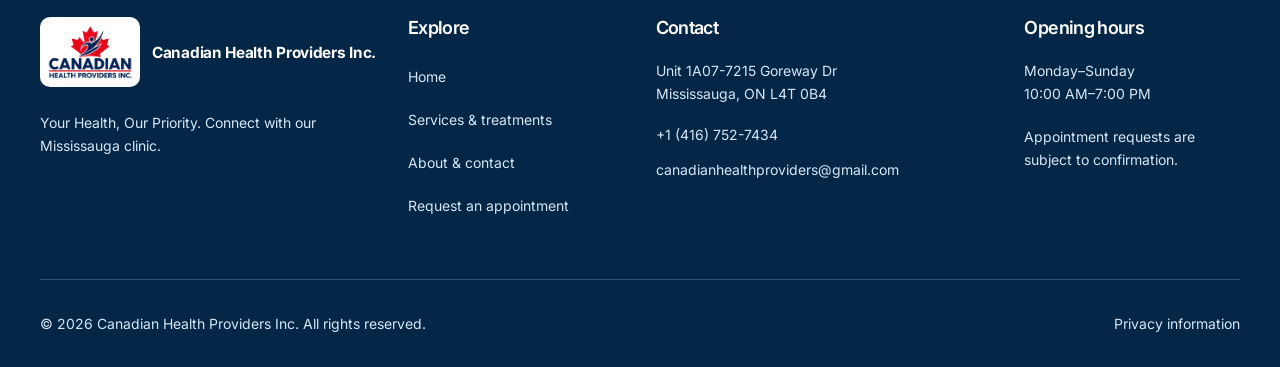
==== commit efe1589f: "Images change" ====
--- a/about-contact.html
+++ b/about-contact.html
@@ -11,7 +11,7 @@
     content="Contact Canadian Health Providers Inc. at Unit 1A07-7215 Goreway Dr, Mississauga. Call +1 (416) 752-7434. Open daily, 10 AM–7 PM."
   >
 
-  <link rel="icon" type="image/png" href="Images/logo.png">
+  <link rel="icon" type="image/png" href="Images/logo.png?v=2ae35cc">
   <link rel="preconnect" href="https://fonts.googleapis.com">
   <link rel="preconnect" href="https://fonts.gstatic.com" crossorigin>
   <link
@@ -96,7 +96,7 @@
       >
         <span class="brand__logo">
           <img
-            src="Images/logo.png"
+            src="Images/logo.png?v=2ae35cc"
             alt=""
             width="72"
             height="72"
@@ -854,7 +854,7 @@
         >
           <span class="brand__logo">
             <img
-              src="Images/logo.png"
+              src="Images/logo.png?v=2ae35cc"
               alt=""
               width="72"
               height="72"
